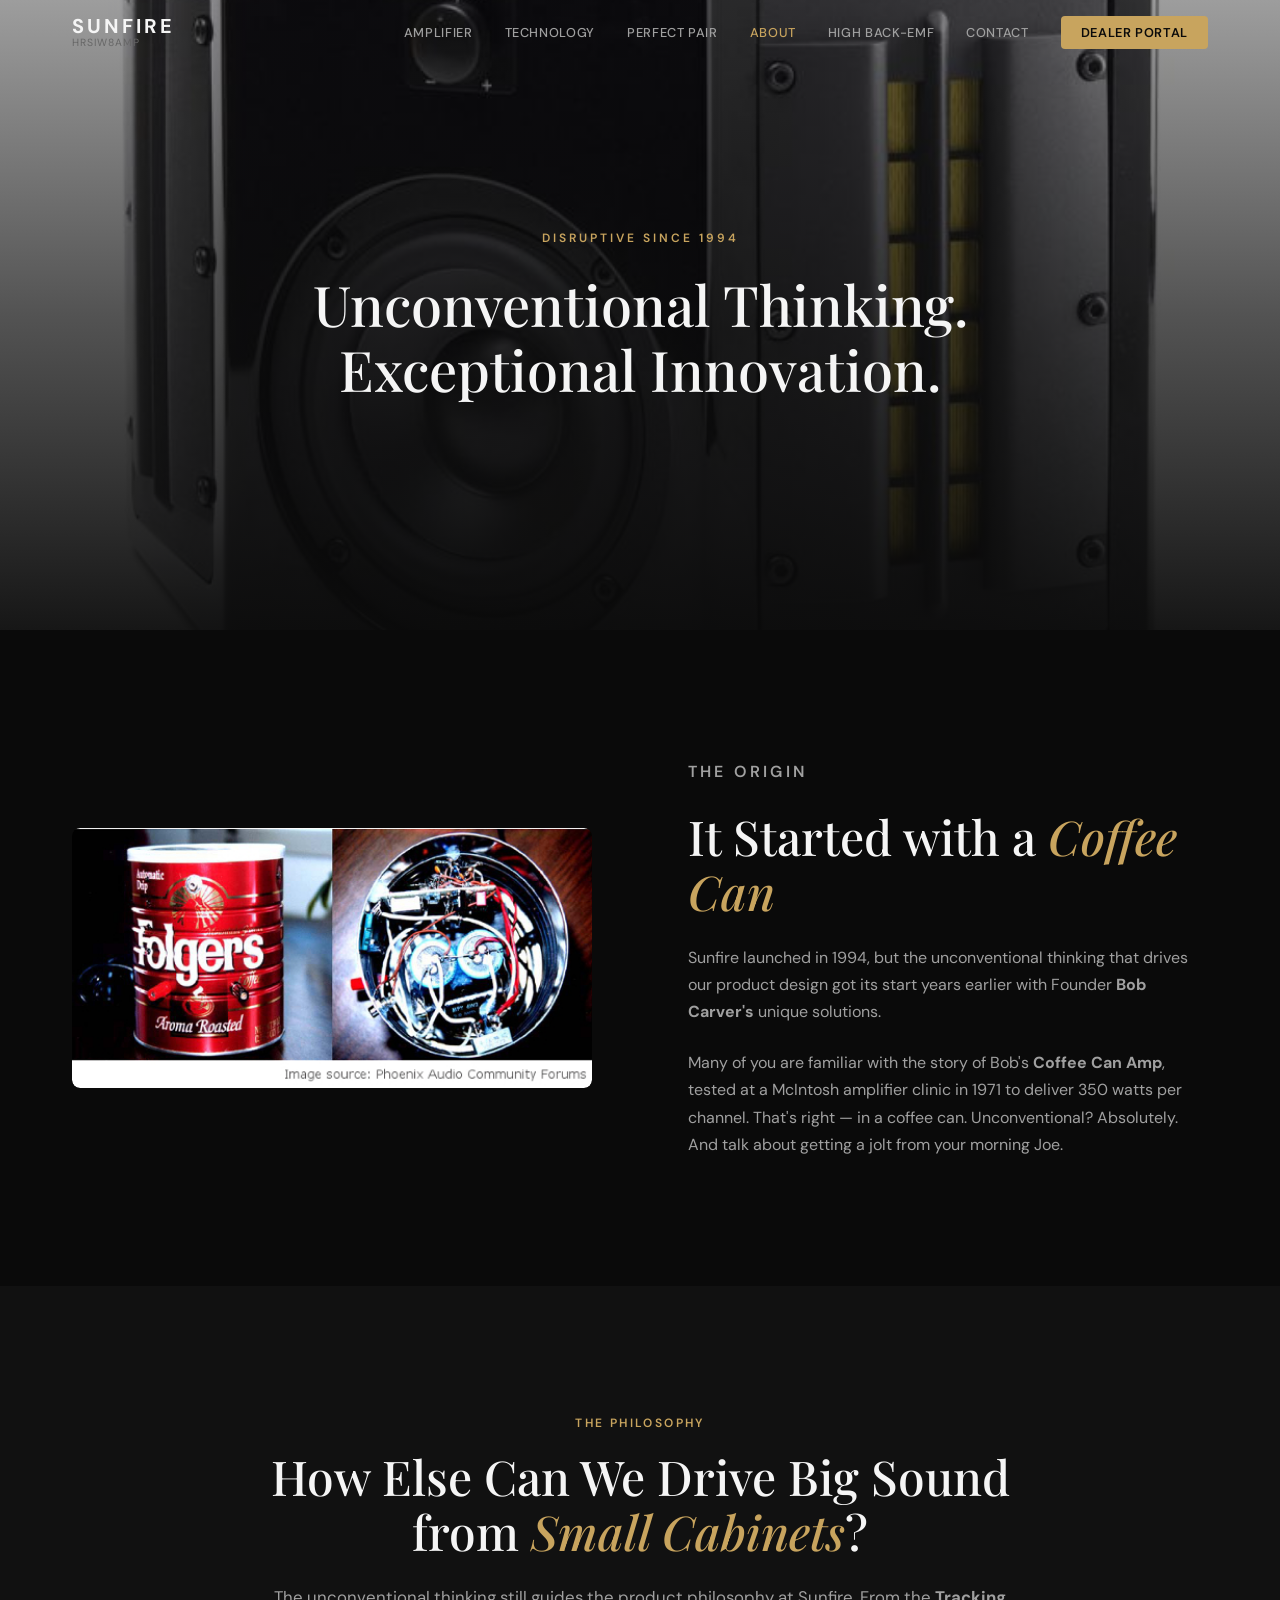
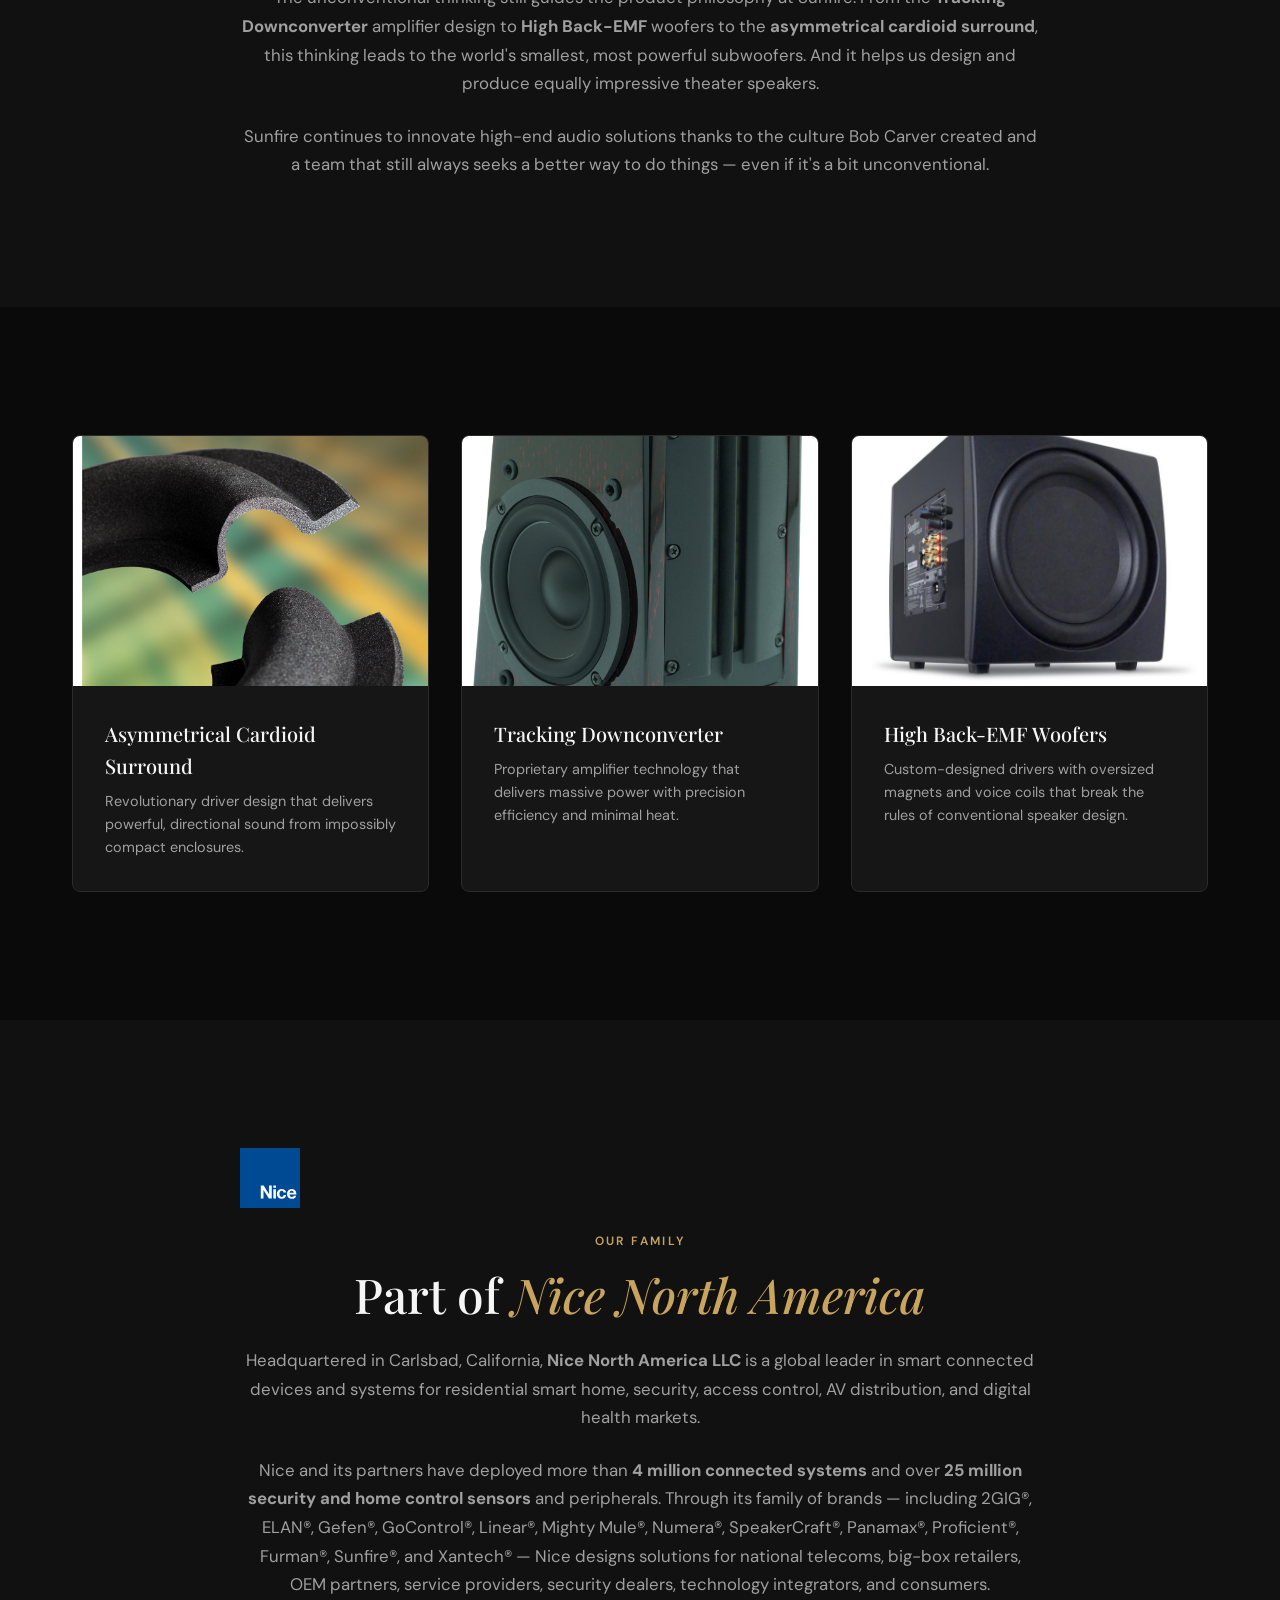
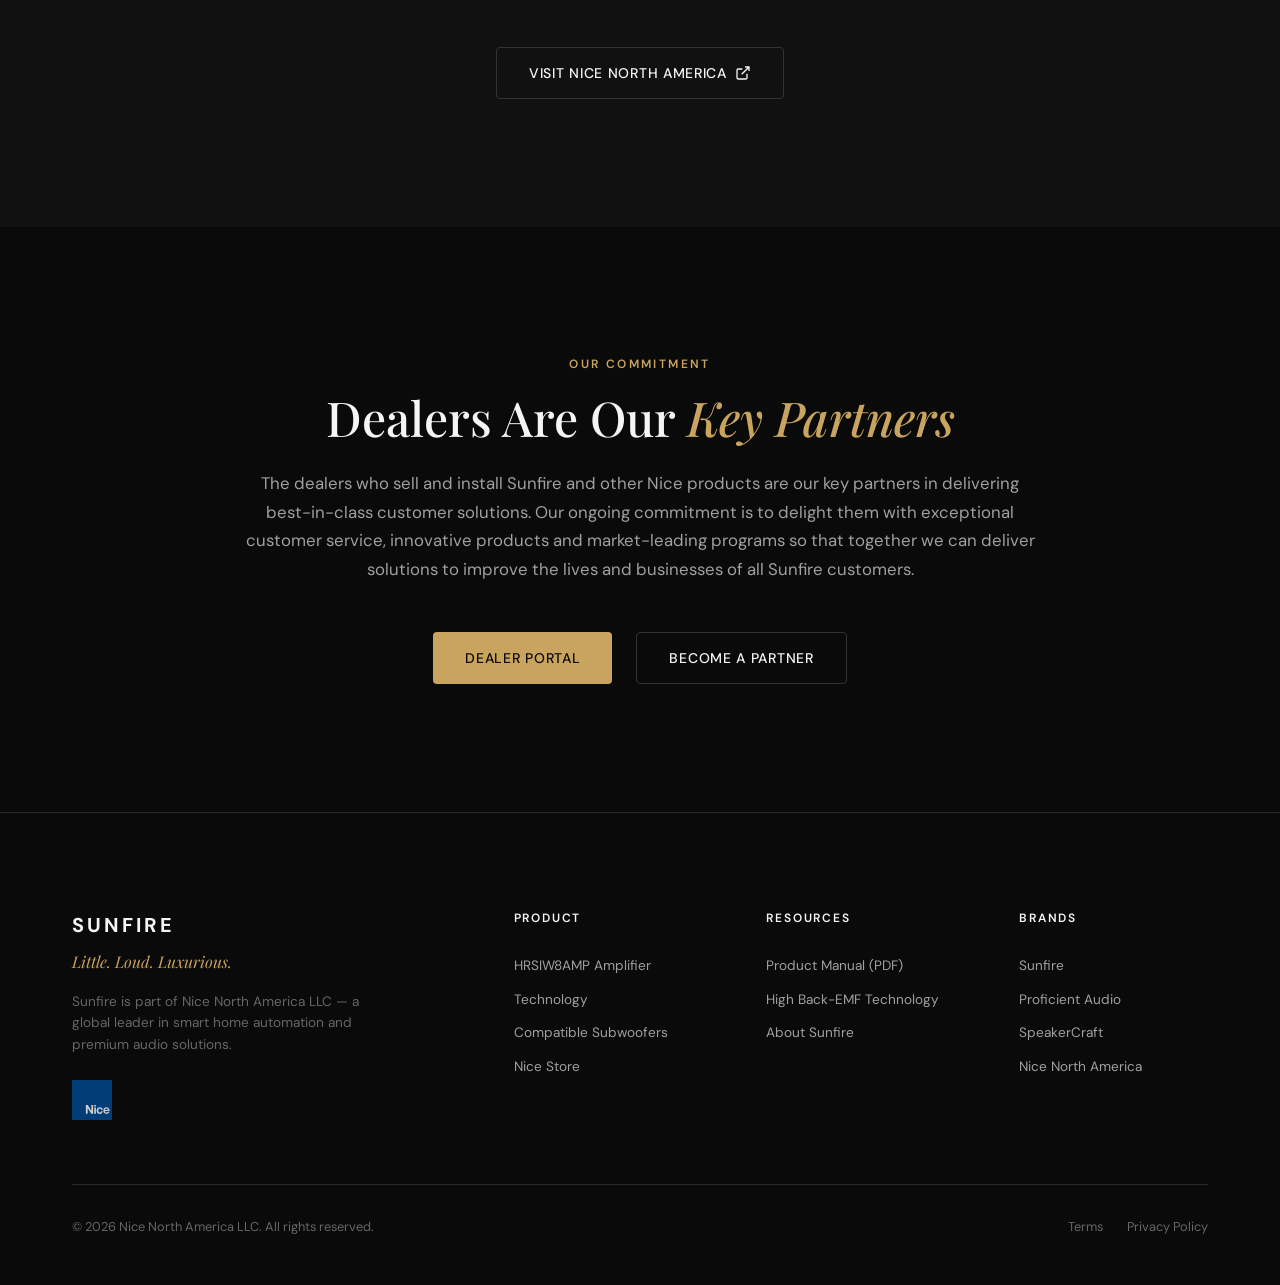
==== about.html @ b1533df3 "Add hero image, amplifier detail image, update manual link, Become a Partner link, move Nice logo ab" ====
<!DOCTYPE html>
<html lang="en">
<head>
    <meta charset="UTF-8">
    <meta name="viewport" content="width=device-width, initial-scale=1.0">
    <title>About Sunfire | Disruptive Since 1994</title>
    <meta name="description" content="Sunfire combines unconventional thinking with precision engineering to deliver exceptional audio performance. Disruptive since 1994.">
    
    <!-- Fonts -->
    <link rel="preconnect" href="https://fonts.googleapis.com">
    <link rel="preconnect" href="https://fonts.gstatic.com" crossorigin>
    <link href="https://fonts.googleapis.com/css2?family=DM+Sans:ital,opsz,wght@0,9..40,300;0,9..40,400;0,9..40,500;0,9..40,600;0,9..40,700;1,9..40,300&family=Playfair+Display:ital,wght@0,400;0,500;0,600;0,700;1,400;1,500&display=swap" rel="stylesheet">
    
    <!-- Styles -->
    <link rel="stylesheet" href="css/styles.css">
</head>
<body>
    <!-- Navigation -->
    <nav class="nav" id="nav">
        <div class="nav-container">
            <a href="index.html" class="nav-logo">
                <span class="nav-logo-text">SUNFIRE</span>
                <span class="nav-logo-sub">HRSIW8AMP</span>
            </a>
            <ul class="nav-links">
                <li><a href="index.html#amplifier">Amplifier</a></li>
                <li><a href="index.html#technology">Technology</a></li>
                <li><a href="index.html#pairing">Perfect Pair</a></li>
                <li><a href="about.html" class="active">About</a></li>
                <li><a href="high-back-emf.html">High Back-EMF</a></li>
                <li><a href="index.html#contact">Contact</a></li>
                <li><a href="https://store.niceforyou.com" target="_blank" rel="noopener" class="nav-cta">Dealer Portal</a></li>
            </ul>
            <button class="nav-toggle" id="navToggle" aria-label="Toggle navigation">
                <span></span>
                <span></span>
                <span></span>
            </button>
        </div>
    </nav>

    <!-- Mobile Menu -->
    <div class="mobile-menu" id="mobileMenu">
        <ul class="mobile-menu-links">
            <li><a href="index.html#amplifier" class="mobile-menu-link">Amplifier</a></li>
            <li><a href="index.html#technology" class="mobile-menu-link">Technology</a></li>
            <li><a href="index.html#pairing" class="mobile-menu-link">Perfect Pair</a></li>
            <li><a href="about.html" class="mobile-menu-link active">About</a></li>
            <li><a href="high-back-emf.html" class="mobile-menu-link">High Back-EMF</a></li>
            <li><a href="index.html#contact" class="mobile-menu-link">Contact</a></li>
            <li><a href="https://store.niceforyou.com" target="_blank" rel="noopener" class="mobile-menu-cta">Dealer Portal</a></li>
        </ul>
    </div>

    <!-- Hero Section -->
    <section class="about-hero">
        <div class="about-hero-bg">
            <img src="images/sunfire-crm2.jpg" alt="Sunfire CRM2 Subwoofer" loading="eager">
        </div>
        <div class="about-hero-overlay"></div>
        <div class="about-hero-content">
            <p class="about-hero-eyebrow fade-in">Disruptive Since 1994</p>
            <h1 class="about-hero-title fade-in">Unconventional Thinking.<br>Exceptional Innovation.</h1>
        </div>
    </section>

    <!-- Bob Carver Story -->
    <section class="about-story">
        <div class="container">
            <div class="about-story-grid">
                <div class="about-story-image fade-in">
                    <img src="images/bob-carver-coffee-can-amp.jpg" alt="Bob Carver Coffee Can Amplifier">
                </div>
                <div class="about-story-content fade-in">
                    <p class="section-eyebrow">The Origin</p>
                    <h2 class="section-title">It Started with a <em>Coffee Can</em></h2>
                    <p>
                        Sunfire launched in 1994, but the unconventional thinking that drives our product design 
                        got its start years earlier with Founder <strong>Bob Carver's</strong> unique solutions.
                    </p>
                    <p>
                        Many of you are familiar with the story of Bob's <strong>Coffee Can Amp</strong>, tested at a 
                        McIntosh amplifier clinic in 1971 to deliver 350 watts per channel. That's right — in a coffee can. 
                        Unconventional? Absolutely. And talk about getting a jolt from your morning Joe.
                    </p>
                </div>
            </div>
        </div>
    </section>

    <!-- Philosophy -->
    <section class="about-philosophy">
        <div class="container">
            <div class="about-philosophy-content fade-in">
                <p class="section-eyebrow">The Philosophy</p>
                <h2 class="section-title">How Else Can We Drive Big Sound<br>from <em>Small Cabinets</em>?</h2>
                <p class="about-philosophy-text">
                    The unconventional thinking still guides the product philosophy at Sunfire. From the 
                    <strong>Tracking Downconverter</strong> amplifier design to <strong>High Back-EMF</strong> woofers 
                    to the <strong>asymmetrical cardioid surround</strong>, this thinking leads to the world's smallest, 
                    most powerful subwoofers. And it helps us design and produce equally impressive theater speakers.
                </p>
                <p class="about-philosophy-text">
                    Sunfire continues to innovate high-end audio solutions thanks to the culture Bob Carver created 
                    and a team that still always seeks a better way to do things — even if it's a bit unconventional.
                </p>
            </div>
        </div>
    </section>

    <!-- Technology Showcase -->
    <section class="about-tech">
        <div class="container">
            <div class="about-tech-grid">
                <div class="about-tech-card fade-in">
                    <img src="images/atmos-cardioid-surround.jpg" alt="Sunfire Atmos Cardioid Surround Technology">
                    <div class="about-tech-card-content">
                        <h3>Asymmetrical Cardioid Surround</h3>
                        <p>Revolutionary driver design that delivers powerful, directional sound from impossibly compact enclosures.</p>
                    </div>
                </div>
                <div class="about-tech-card fade-in">
                    <img src="images/crm2-front-angle.jpg" alt="Sunfire CRM2 Subwoofer">
                    <div class="about-tech-card-content">
                        <h3>Tracking Downconverter</h3>
                        <p>Proprietary amplifier technology that delivers massive power with precision efficiency and minimal heat.</p>
                    </div>
                </div>
                <div class="about-tech-card fade-in">
                    <img src="images/sunfire-xtq12.jpg" alt="Sunfire XTEQ Subwoofer">
                    <div class="about-tech-card-content">
                        <h3>High Back-EMF Woofers</h3>
                        <p>Custom-designed drivers with oversized magnets and voice coils that break the rules of conventional speaker design.</p>
                    </div>
                </div>
            </div>
        </div>
    </section>

    <!-- Nice Parent Company -->
    <section class="about-nice">
        <div class="container">
            <div class="about-nice-content fade-in">
                <img src="images/nice-logo.svg" alt="Nice North America" class="about-nice-logo">
                <p class="section-eyebrow">Our Family</p>
                <h2 class="section-title">Part of <em>Nice North America</em></h2>
                <p class="about-nice-text">
                    Headquartered in Carlsbad, California, <strong>Nice North America LLC</strong> is a global leader 
                    in smart connected devices and systems for residential smart home, security, access control, 
                    AV distribution, and digital health markets.
                </p>
                <p class="about-nice-text">
                    Nice and its partners have deployed more than <strong>4 million connected systems</strong> and over 
                    <strong>25 million security and home control sensors</strong> and peripherals. Through its family 
                    of brands — including 2GIG®, ELAN®, Gefen®, GoControl®, Linear®, Mighty Mule®, Numera®, 
                    SpeakerCraft®, Panamax®, Proficient®, Furman®, Sunfire®, and Xantech® — Nice designs solutions 
                    for national telecoms, big-box retailers, OEM partners, service providers, security dealers, 
                    technology integrators, and consumers.
                </p>
                <a href="https://na.niceforyou.com" target="_blank" rel="noopener" class="btn btn-outline">
                    Visit Nice North America
                    <svg viewBox="0 0 24 24" fill="none" stroke="currentColor" stroke-width="2" width="16" height="16">
                        <path d="M18 13v6a2 2 0 01-2 2H5a2 2 0 01-2-2V8a2 2 0 012-2h6M15 3h6v6M10 14L21 3"/>
                    </svg>
                </a>
            </div>
        </div>
    </section>

    <!-- Dealer Commitment -->
    <section class="about-dealers">
        <div class="container">
            <div class="about-dealers-content fade-in">
                <p class="section-eyebrow">Our Commitment</p>
                <h2 class="section-title">Dealers Are Our <em>Key Partners</em></h2>
                <p class="about-dealers-text">
                    The dealers who sell and install Sunfire and other Nice products are our key partners in delivering 
                    best-in-class customer solutions. Our ongoing commitment is to delight them with exceptional 
                    customer service, innovative products and market-leading programs so that together we can deliver 
                    solutions to improve the lives and businesses of all Sunfire customers.
                </p>
                <div class="about-dealers-actions">
                    <a href="https://store.niceforyou.com" target="_blank" rel="noopener" class="btn btn-primary">Dealer Portal</a>
                    <a href="https://www.niceforyou.com/na/for-partners" target="_blank" rel="noopener" class="btn btn-outline">Become a Partner</a>
                </div>
            </div>
        </div>
    </section>

    <!-- Footer -->
    <footer class="footer">
        <div class="container">
            <div class="footer-grid">
                <div class="footer-brand">
                    <span class="footer-logo">SUNFIRE</span>
                    <p class="footer-tagline">Little. Loud. Luxurious.</p>
                    <p class="footer-brand-desc">
                        Sunfire is part of Nice North America LLC — a global leader in smart home automation 
                        and premium audio solutions.
                    </p>
                    <img src="images/nice-logo.svg" alt="Nice North America" class="footer-nice-logo">
                </div>
                <div class="footer-links">
                    <h4>Product</h4>
                    <ul>
                        <li><a href="index.html#amplifier">HRSIW8AMP Amplifier</a></li>
                        <li><a href="index.html#technology">Technology</a></li>
                        <li><a href="index.html#pairing">Compatible Subwoofers</a></li>
                        <li><a href="https://store.niceforyou.com" target="_blank" rel="noopener">Nice Store</a></li>
                    </ul>
                </div>
                <div class="footer-links">
                    <h4>Resources</h4>
                    <ul>
                        <li><a href="https://s3.niceforyou.support/products/HRSIW8AMP/pdf_HRSIW8AMP_manual.pdf" target="_blank" rel="noopener">Product Manual (PDF)</a></li>
                        <li><a href="/high-back-emf.html">High Back-EMF Technology</a></li>
                        <li><a href="about.html">About Sunfire</a></li>
                    </ul>
                </div>
                <div class="footer-links">
                    <h4>Brands</h4>
                    <ul>
                        <li><a href="https://sunfire.com" target="_blank" rel="noopener">Sunfire</a></li>
                        <li><a href="https://proficientaudio.com" target="_blank" rel="noopener">Proficient Audio</a></li>
                        <li><a href="https://speakercraft.com" target="_blank" rel="noopener">SpeakerCraft</a></li>
                        <li><a href="https://na.niceforyou.com" target="_blank" rel="noopener">Nice North America</a></li>
                    </ul>
                </div>
            </div>
            <div class="footer-bottom">
                <p>&copy; 2026 Nice North America LLC. All rights reserved.</p>
                <div class="footer-legal">
                    <a href="https://na.niceforyou.com/legal/terms-and-conditions-of-purchase/" target="_blank" rel="noopener">Terms</a>
                    <a href="https://na.niceforyou.com/legal/privacy-policy/" target="_blank" rel="noopener">Privacy Policy</a>
                </div>
            </div>
        </div>
    </footer>

    <!-- Scripts -->
    <script src="js/main.js"></script>
</body>
</html>
---- css/styles.css ----
/* ========================================
   SUNFIRE HRSIW8AMP - STYLES
   Design: Clean, technical, premium minimalism (Bose-inspired)
   ======================================== */

/* --- CSS Variables --- */
:root {
    /* Colors */
    --color-bg: #0a0a0a;
    --color-bg-elevated: #111111;
    --color-bg-card: #161616;
    --color-bg-card-hover: #1a1a1a;
    --color-surface: #1a1a1a;
    --color-border: #2a2a2a;
    --color-border-light: #333333;
    
    /* Text */
    --color-text: #f5f5f5;
    --color-text-secondary: #a0a0a0;
    --color-text-muted: #666666;
    
    /* Accent - warm amber/gold */
    --color-accent: #c8a45e;
    --color-accent-hover: #d4b36a;
    --color-accent-subtle: rgba(200, 164, 94, 0.1);
    --color-accent-border: rgba(200, 164, 94, 0.2);
    
    /* Typography */
    --font-display: 'Playfair Display', Georgia, serif;
    --font-body: 'DM Sans', -apple-system, sans-serif;
    
    /* Spacing */
    --space-xs: 0.5rem;
    --space-sm: 1rem;
    --space-md: 1.5rem;
    --space-lg: 2rem;
    --space-xl: 3rem;
    --space-2xl: 4rem;
    --space-3xl: 6rem;
    --space-4xl: 8rem;
    
    /* Layout */
    --container-max: 1200px;
    --container-narrow: 800px;
    
    /* Transitions */
    --transition-fast: 0.2s ease;
    --transition-base: 0.3s ease;
    --transition-slow: 0.5s ease;
    
    /* Border radius */
    --radius-sm: 4px;
    --radius-md: 8px;
    --radius-lg: 12px;
}

/* --- Reset & Base --- */
*, *::before, *::after {
    margin: 0;
    padding: 0;
    box-sizing: border-box;
}

html {
    scroll-behavior: smooth;
    font-size: 16px;
}

body {
    font-family: var(--font-body);
    background-color: var(--color-bg);
    color: var(--color-text);
    line-height: 1.6;
    -webkit-font-smoothing: antialiased;
    -moz-osx-font-smoothing: grayscale;
    overflow-x: hidden;
}

img {
    max-width: 100%;
    height: auto;
    display: block;
}

a {
    color: inherit;
    text-decoration: none;
}

ul {
    list-style: none;
}

/* --- Container --- */
.container {
    max-width: var(--container-max);
    margin: 0 auto;
    padding: 0 var(--space-lg);
}

/* --- Typography --- */
.section-eyebrow {
    font-family: var(--font-body);
    font-size: 0.75rem;
    font-weight: 600;
    letter-spacing: 0.2em;
    text-transform: uppercase;
    color: var(--color-accent);
    margin-bottom: var(--space-sm);
}

.section-title {
    font-family: var(--font-display);
    font-size: clamp(2rem, 4vw, 3rem);
    font-weight: 500;
    line-height: 1.15;
    margin-bottom: var(--space-md);
    color: var(--color-text);
}

.section-title em {
    font-style: italic;
    color: var(--color-accent);
}

.section-subtitle {
    font-size: 1.1rem;
    color: var(--color-text-secondary);
    max-width: 600px;
    line-height: 1.7;
}

/* --- Buttons --- */
.btn {
    display: inline-flex;
    align-items: center;
    justify-content: center;
    padding: 0.875rem 2rem;
    font-family: var(--font-body);
    font-size: 0.875rem;
    font-weight: 500;
    letter-spacing: 0.05em;
    text-transform: uppercase;
    border-radius: var(--radius-sm);
    transition: all var(--transition-base);
    cursor: pointer;
    border: none;
}

.btn-primary {
    background-color: var(--color-accent);
    color: var(--color-bg);
}

.btn-primary:hover {
    background-color: var(--color-accent-hover);
    transform: translateY(-2px);
}

.btn-outline {
    background-color: transparent;
    color: var(--color-text);
    border: 1px solid var(--color-border-light);
}

.btn-outline:hover {
    border-color: var(--color-accent);
    color: var(--color-accent);
}

/* --- Navigation --- */
.nav {
    position: fixed;
    top: 0;
    left: 0;
    right: 0;
    z-index: 1000;
    padding: var(--space-sm) 0;
    transition: all var(--transition-base);
    background: transparent;
}

.nav.scrolled {
    background: rgba(10, 10, 10, 0.95);
    backdrop-filter: blur(10px);
    border-bottom: 1px solid var(--color-border);
}

.nav-container {
    max-width: var(--container-max);
    margin: 0 auto;
    padding: 0 var(--space-lg);
    display: flex;
    align-items: center;
    justify-content: space-between;
}

.nav-logo {
    display: flex;
    flex-direction: column;
    line-height: 1;
}

.nav-logo-text {
    font-family: var(--font-body);
    font-size: 1.25rem;
    font-weight: 700;
    letter-spacing: 0.15em;
    color: var(--color-text);
}

.nav-logo-sub {
    font-size: 0.65rem;
    font-weight: 400;
    letter-spacing: 0.1em;
    color: var(--color-text-muted);
    margin-top: 2px;
}

.nav-links {
    display: flex;
    align-items: center;
    gap: var(--space-lg);
}

.nav-links a {
    font-size: 0.8rem;
    font-weight: 500;
    letter-spacing: 0.05em;
    text-transform: uppercase;
    color: var(--color-text-secondary);
    transition: color var(--transition-fast);
}

.nav-links a:hover {
    color: var(--color-text);
}

.nav-links a.active {
    color: var(--color-accent);
}

.mobile-menu-link.active {
    color: var(--color-accent);
}

.nav-cta {
    padding: 0.5rem 1.25rem;
    background-color: var(--color-accent);
    color: var(--color-bg) !important;
    border-radius: var(--radius-sm);
    font-weight: 600 !important;
}

.nav-cta:hover {
    background-color: var(--color-accent-hover);
}

/* Mobile Nav Toggle */
.nav-toggle {
    display: none;
    flex-direction: column;
    gap: 5px;
    background: none;
    border: none;
    cursor: pointer;
    padding: 5px;
}

.nav-toggle span {
    display: block;
    width: 24px;
    height: 2px;
    background-color: var(--color-text);
    transition: all var(--transition-base);
}

.nav-toggle.active span:nth-child(1) {
    transform: rotate(45deg) translate(5px, 5px);
}

.nav-toggle.active span:nth-child(2) {
    opacity: 0;
}

.nav-toggle.active span:nth-child(3) {
    transform: rotate(-45deg) translate(5px, -5px);
}

/* Mobile Menu */
.mobile-menu {
    display: none;
    position: fixed;
    top: 0;
    left: 0;
    right: 0;
    bottom: 0;
    background: rgba(10, 10, 10, 0.98);
    z-index: 999;
    padding-top: 80px;
}

.mobile-menu.active {
    display: flex;
    align-items: center;
    justify-content: center;
}

.mobile-menu-links {
    text-align: center;
}

.mobile-menu-links li {
    margin-bottom: var(--space-lg);
}

.mobile-menu-link {
    font-family: var(--font-display);
    font-size: 1.75rem;
    color: var(--color-text);
}

.mobile-menu-cta {
    display: inline-block;
    padding: 0.75rem 2rem;
    background-color: var(--color-accent);
    color: var(--color-bg);
    border-radius: var(--radius-sm);
    font-weight: 600;
    margin-top: var(--space-md);
}

/* --- Hero Section --- */
.hero {
    position: relative;
    min-height: 100vh;
    display: flex;
    align-items: center;
    justify-content: center;
    overflow: hidden;
}

.hero-bg {
    position: absolute;
    inset: 0;
    z-index: 0;
}

.hero-bg-image {
    width: 100%;
    height: 100%;
    object-fit: cover;
    object-position: center;
}

.hero-placeholder-image {
    width: 100%;
    height: 100%;
    background: linear-gradient(135deg, #1a1a1a 0%, #0a0a0a 50%, #111 100%);
    display: flex;
    flex-direction: column;
    align-items: center;
    justify-content: center;
    color: var(--color-text-muted);
    font-size: 1rem;
    border: 1px dashed var(--color-border);
}

.hero-placeholder-dims {
    font-size: 0.75rem;
    margin-top: 0.5rem;
    color: var(--color-text-muted);
}

.hero-overlay {
    position: absolute;
    inset: 0;
    background: linear-gradient(
        to bottom,
        rgba(10, 10, 10, 0.3) 0%,
        rgba(10, 10, 10, 0.6) 50%,
        rgba(10, 10, 10, 0.95) 100%
    );
    z-index: 1;
}

.hero-content {
    position: relative;
    z-index: 2;
    text-align: center;
    max-width: 800px;
    padding: 0 var(--space-lg);
}

.hero-eyebrow {
    font-size: 0.75rem;
    font-weight: 600;
    letter-spacing: 0.25em;
    text-transform: uppercase;
    color: var(--color-accent);
    margin-bottom: var(--space-md);
}

.hero-title {
    font-family: var(--font-display);
    font-size: clamp(2.5rem, 6vw, 4.5rem);
    font-weight: 500;
    line-height: 1.1;
    margin-bottom: var(--space-lg);
}

.hero-title-line {
    display: block;
}

.hero-title-accent {
    color: var(--color-accent);
    font-style: italic;
}

.hero-subtitle {
    font-size: 1.1rem;
    color: var(--color-text-secondary);
    max-width: 550px;
    margin: 0 auto var(--space-xl);
    line-height: 1.7;
}

.hero-actions {
    display: flex;
    gap: var(--space-md);
    justify-content: center;
    flex-wrap: wrap;
}

.hero-scroll {
    position: absolute;
    bottom: var(--space-xl);
    left: 50%;
    transform: translateX(-50%);
    z-index: 2;
    display: flex;
    flex-direction: column;
    align-items: center;
    gap: var(--space-sm);
    color: var(--color-text-muted);
    font-size: 0.7rem;
    letter-spacing: 0.15em;
    text-transform: uppercase;
}

.hero-scroll-line {
    width: 1px;
    height: 40px;
    background: linear-gradient(to bottom, var(--color-accent), transparent);
    animation: scrollPulse 2s ease-in-out infinite;
}

@keyframes scrollPulse {
    0%, 100% { opacity: 0.3; transform: scaleY(0.5); }
    50% { opacity: 1; transform: scaleY(1); }
}

/* --- Stats Bar --- */
.stats-bar {
    background-color: var(--color-bg-elevated);
    border-top: 1px solid var(--color-border);
    border-bottom: 1px solid var(--color-border);
    padding: var(--space-xl) 0;
}

.stats-container {
    max-width: var(--container-max);
    margin: 0 auto;
    padding: 0 var(--space-lg);
    display: flex;
    align-items: center;
    justify-content: center;
    gap: var(--space-xl);
    flex-wrap: wrap;
}

.stat-item {
    text-align: center;
}

.stat-value {
    display: block;
    font-family: var(--font-display);
    font-size: 2rem;
    font-weight: 500;
    color: var(--color-accent);
    margin-bottom: 0.25rem;
}

.stat-label {
    font-size: 0.75rem;
    font-weight: 500;
    letter-spacing: 0.1em;
    text-transform: uppercase;
    color: var(--color-text-muted);
}

.stat-divider {
    width: 1px;
    height: 40px;
    background-color: var(--color-border);
}

/* --- Amplifier Section --- */
.amplifier {
    padding: var(--space-4xl) 0;
}

.amplifier-header {
    text-align: center;
    margin-bottom: var(--space-3xl);
}

.amplifier-header .section-subtitle {
    margin: 0 auto;
}

.amplifier-grid {
    display: grid;
    grid-template-columns: 1fr 1fr;
    gap: var(--space-3xl);
    align-items: start;
    margin-bottom: var(--space-3xl);
}

.amplifier-image {
    position: sticky;
    top: 100px;
}

.amplifier-detail-image {
    width: 100%;
    height: auto;
    display: block;
    border-radius: var(--radius-md);
}

.amplifier-placeholder-image {
    width: 100%;
    aspect-ratio: 4 / 3;
    background: var(--color-bg-card);
    border: 1px dashed var(--color-border);
    display: flex;
    flex-direction: column;
    align-items: center;
    justify-content: center;
    color: var(--color-text-muted);
    border-radius: var(--radius-md);
}

.amplifier-placeholder-dims {
    font-size: 0.75rem;
    margin-top: 0.5rem;
}

.amplifier-features {
    display: flex;
    flex-direction: column;
    gap: var(--space-lg);
}

.feature-card {
    padding: var(--space-lg);
    background: var(--color-bg-card);
    border: 1px solid var(--color-border);
    border-radius: var(--radius-md);
    transition: all var(--transition-base);
}

.feature-card:hover {
    background: var(--color-bg-card-hover);
    border-color: var(--color-accent-border);
}

.feature-icon {
    width: 40px;
    height: 40px;
    color: var(--color-accent);
    margin-bottom: var(--space-sm);
}

.feature-icon svg {
    width: 100%;
    height: 100%;
}

.feature-card h3 {
    font-family: var(--font-display);
    font-size: 1.25rem;
    font-weight: 500;
    margin-bottom: var(--space-xs);
}

.feature-card p {
    font-size: 0.95rem;
    color: var(--color-text-secondary);
    line-height: 1.6;
}

/* Specs Section */
.specs-section {
    background: var(--color-bg-elevated);
    border: 1px solid var(--color-border);
    border-radius: var(--radius-md);
    padding: var(--space-2xl);
}

.specs-title {
    font-family: var(--font-display);
    font-size: 1.5rem;
    font-weight: 500;
    margin-bottom: var(--space-xl);
    text-align: center;
}

.specs-grid {
    display: grid;
    gap: 0;
}

.spec-row {
    display: grid;
    grid-template-columns: 1fr 1fr;
    padding: var(--space-md) 0;
    border-bottom: 1px solid var(--color-border);
}

.spec-row:last-child {
    border-bottom: none;
}

.specs-actions {
    display: flex;
    justify-content: center;
    padding-top: var(--space-xl);
}

.btn-download {
    display: inline-flex;
    align-items: center;
    gap: var(--space-xs);
}

.btn-download svg {
    flex-shrink: 0;
}

.spec-label {
    font-size: 0.85rem;
    font-weight: 500;
    color: var(--color-text-secondary);
    text-transform: uppercase;
    letter-spacing: 0.05em;
}

.spec-value {
    font-size: 0.95rem;
    color: var(--color-text);
    text-align: right;
}

/* --- Technology Section --- */
.technology {
    padding: var(--space-4xl) 0;
    background: var(--color-bg-elevated);
}

.technology .section-eyebrow,
.technology .section-title {
    text-align: center;
    margin-bottom: var(--space-3xl);
}

.tech-cards {
    display: flex;
    flex-direction: column;
    gap: var(--space-3xl);
}

.tech-card {
    display: grid;
    grid-template-columns: 1fr 1fr;
    gap: var(--space-2xl);
    align-items: center;
}

.tech-card-reverse {
    direction: rtl;
}

.tech-card-reverse > * {
    direction: ltr;
}

.tech-card-image {
    border-radius: var(--radius-md);
    overflow: hidden;
}

.tech-card-image img {
    width: 100%;
    height: auto;
    display: block;
    border-radius: var(--radius-md);
}

.tech-placeholder-image {
    width: 100%;
    aspect-ratio: 3 / 2;
    background: var(--color-bg-card);
    border: 1px dashed var(--color-border);
    display: flex;
    flex-direction: column;
    align-items: center;
    justify-content: center;
    color: var(--color-text-muted);
    border-radius: var(--radius-md);
}

.tech-placeholder-dims {
    font-size: 0.75rem;
    margin-top: 0.5rem;
}

.tech-card-content {
    padding: var(--space-lg) 0;
}

.tech-card-number {
    display: block;
    font-family: var(--font-display);
    font-size: 3rem;
    font-weight: 700;
    color: var(--color-accent-subtle);
    margin-bottom: var(--space-sm);
    line-height: 1;
}

.tech-card-content h3 {
    font-family: var(--font-display);
    font-size: 1.75rem;
    font-weight: 500;
    margin-bottom: var(--space-md);
}

.tech-card-content p {
    font-size: 1rem;
    color: var(--color-text-secondary);
    line-height: 1.7;
    margin-bottom: var(--space-sm);
}

.tech-card-detail {
    font-style: italic;
    color: var(--color-accent) !important;
    font-size: 0.95rem !important;
}

.tech-card-link {
    display: inline-flex;
    align-items: center;
    gap: var(--space-xs);
    margin-top: var(--space-md);
    font-size: 0.85rem;
    font-weight: 500;
    color: var(--color-accent);
    transition: gap var(--transition-fast);
}

.tech-card-link:hover {
    gap: var(--space-sm);
}

.tech-card-link svg {
    width: 16px;
    height: 16px;
}

/* --- Pairing Section --- */
.pairing {
    padding: var(--space-4xl) 0;
}

.pairing-header {
    text-align: center;
    margin-bottom: var(--space-3xl);
}

.pairing-header .section-subtitle {
    margin: 0 auto;
}

.pairing-cards {
    display: grid;
    grid-template-columns: 1fr 1fr;
    gap: var(--space-xl);
    margin-bottom: var(--space-2xl);
}

.pairing-card {
    background: var(--color-bg-card);
    border: 1px solid var(--color-border);
    border-radius: var(--radius-md);
    overflow: hidden;
    transition: all var(--transition-base);
}

.pairing-card:hover {
    border-color: var(--color-accent-border);
    transform: translateY(-4px);
}

.pairing-card-image {
    aspect-ratio: 5 / 4;
    overflow: hidden;
}

.pairing-placeholder-image {
    width: 100%;
    height: 100%;
    background: var(--color-bg-elevated);
    border-bottom: 1px dashed var(--color-border);
    display: flex;
    flex-direction: column;
    align-items: center;
    justify-content: center;
    color: var(--color-text-muted);
}

.pairing-placeholder-dims {
    font-size: 0.75rem;
    margin-top: 0.5rem;
}

.pairing-card-content {
    padding: var(--space-lg);
}

.pairing-card-brand {
    display: block;
    font-size: 0.7rem;
    font-weight: 600;
    letter-spacing: 0.15em;
    text-transform: uppercase;
    color: var(--color-accent);
    margin-bottom: var(--space-xs);
}

.pairing-card-content h3 {
    font-family: var(--font-display);
    font-size: 1.5rem;
    font-weight: 500;
    margin-bottom: var(--space-sm);
}

.pairing-card-desc {
    font-size: 0.95rem;
    color: var(--color-text-secondary);
    line-height: 1.6;
    margin-bottom: var(--space-md);
}

.pairing-card-specs {
    margin-bottom: var(--space-md);
}

.pairing-card-specs li {
    font-size: 0.85rem;
    color: var(--color-text-secondary);
    padding: 0.35rem 0;
    padding-left: 1rem;
    position: relative;
}

.pairing-card-specs li::before {
    content: '';
    position: absolute;
    left: 0;
    top: 50%;
    transform: translateY(-50%);
    width: 4px;
    height: 4px;
    background: var(--color-accent);
    border-radius: 50%;
}

.pairing-card-link {
    display: inline-flex;
    align-items: center;
    gap: var(--space-xs);
    font-size: 0.85rem;
    font-weight: 500;
    color: var(--color-accent);
    transition: gap var(--transition-fast);
}

.pairing-card-link:hover {
    gap: var(--space-sm);
}

.pairing-card-link svg {
    width: 14px;
    height: 14px;
}

.pairing-note {
    text-align: center;
    padding: var(--space-lg);
    background: var(--color-accent-subtle);
    border: 1px solid var(--color-accent-border);
    border-radius: var(--radius-md);
}

.pairing-note p {
    font-size: 0.95rem;
    color: var(--color-text-secondary);
}

.pairing-note strong {
    color: var(--color-text);
}

/* --- Contact Section --- */
.contact {
    padding: var(--space-4xl) 0;
    background: var(--color-bg-elevated);
}

.contact-grid {
    display: grid;
    grid-template-columns: 1fr 1fr;
    gap: var(--space-3xl);
    align-items: start;
}

.contact-subtitle {
    font-size: 1.05rem;
    color: var(--color-text-secondary);
    line-height: 1.7;
    margin-bottom: var(--space-xl);
}

.contact-details {
    display: flex;
    flex-direction: column;
    gap: var(--space-md);
}

.contact-detail-item {
    display: flex;
    align-items: center;
    gap: var(--space-sm);
    color: var(--color-text-secondary);
    font-size: 0.9rem;
}

.contact-detail-item svg {
    width: 20px;
    height: 20px;
    color: var(--color-accent);
    flex-shrink: 0;
}

.contact-form-wrapper {
    background: var(--color-bg-card);
    border: 1px solid var(--color-border);
    border-radius: var(--radius-md);
    padding: var(--space-2xl);
}

.form-placeholder {
    text-align: center;
    padding: var(--space-3xl) var(--space-lg);
    border: 2px dashed var(--color-border);
    border-radius: var(--radius-md);
}

.form-placeholder-icon {
    width: 48px;
    height: 48px;
    margin: 0 auto var(--space-md);
    color: var(--color-text-muted);
}

.form-placeholder-icon svg {
    width: 100%;
    height: 100%;
}

.form-placeholder h3 {
    font-family: var(--font-display);
    font-size: 1.25rem;
    font-weight: 500;
    margin-bottom: var(--space-xs);
}

.form-placeholder p {
    font-size: 0.9rem;
    color: var(--color-text-muted);
    margin-bottom: var(--space-sm);
}

.form-placeholder-note {
    font-size: 0.75rem !important;
    color: var(--color-text-muted) !important;
}

/* --- Footer --- */
.footer {
    padding: var(--space-3xl) 0 var(--space-xl);
    border-top: 1px solid var(--color-border);
}

.footer-grid {
    display: grid;
    grid-template-columns: 2fr 1fr 1fr 1fr;
    gap: var(--space-2xl);
    margin-bottom: var(--space-2xl);
}

.footer-logo {
    font-family: var(--font-body);
    font-size: 1.25rem;
    font-weight: 700;
    letter-spacing: 0.15em;
    color: var(--color-text);
}

.footer-tagline {
    font-family: var(--font-display);
    font-size: 1rem;
    font-style: italic;
    color: var(--color-accent);
    margin-top: var(--space-xs);
    margin-bottom: var(--space-sm);
}

.footer-brand-desc {
    font-size: 0.85rem;
    color: var(--color-text-muted);
    line-height: 1.6;
    max-width: 300px;
}

.footer-nice-logo {
    margin-top: var(--space-md);
    width: 40px;
    height: 40px;
    opacity: 0.8;
    transition: opacity var(--transition-fast);
}

.footer-nice-logo:hover {
    opacity: 1;
}

.footer-links h4 {
    font-size: 0.75rem;
    font-weight: 600;
    letter-spacing: 0.15em;
    text-transform: uppercase;
    color: var(--color-text);
    margin-bottom: var(--space-md);
}

.footer-links ul {
    display: flex;
    flex-direction: column;
    gap: var(--space-xs);
}

.footer-links a {
    font-size: 0.85rem;
    color: var(--color-text-secondary);
    transition: color var(--transition-fast);
}

.footer-links a:hover {
    color: var(--color-accent);
}

.footer-bottom {
    display: flex;
    justify-content: space-between;
    align-items: center;
    padding-top: var(--space-lg);
    border-top: 1px solid var(--color-border);
}

.footer-bottom p {
    font-size: 0.8rem;
    color: var(--color-text-muted);
}

.footer-legal {
    display: flex;
    gap: var(--space-md);
}

.footer-legal a {
    font-size: 0.8rem;
    color: var(--color-text-muted);
    transition: color var(--transition-fast);
}

.footer-legal a:hover {
    color: var(--color-text);
}

/* --- Fade In Animation --- */
.fade-in {
    opacity: 0;
    transform: translateY(20px);
    transition: opacity 0.6s ease, transform 0.6s ease;
}

.fade-in.visible {
    opacity: 1;
    transform: translateY(0);
}

/* --- Responsive --- */
@media (max-width: 1024px) {
    .amplifier-grid {
        grid-template-columns: 1fr;
        gap: var(--space-xl);
    }
    
    .amplifier-image {
        position: static;
    }
    
    .tech-card {
        grid-template-columns: 1fr;
    }
    
    .tech-card-reverse {
        direction: ltr;
    }
    
    .footer-grid {
        grid-template-columns: 1fr 1fr;
        gap: var(--space-xl);
    }
}

@media (max-width: 768px) {
    :root {
        --space-3xl: 4rem;
        --space-4xl: 5rem;
    }
    
    .nav-links {
        display: none;
    }
    
    .nav-toggle {
        display: flex;
    }
    
    .hero-title {
        font-size: clamp(2rem, 8vw, 3rem);
    }
    
    .stats-container {
        gap: var(--space-md);
    }
    
    .stat-divider {
        display: none;
    }
    
    .stat-value {
        font-size: 1.5rem;
    }
    
    .pairing-cards {
        grid-template-columns: 1fr;
    }
    
    .contact-grid {
        grid-template-columns: 1fr;
        gap: var(--space-xl);
    }
    
    .specs-section {
        padding: var(--space-lg);
    }
    
    .spec-row {
        grid-template-columns: 1fr;
        gap: 0.25rem;
    }
    
    .spec-value {
        text-align: left;
    }
    
    .footer-grid {
        grid-template-columns: 1fr;
        gap: var(--space-lg);
    }
    
    .footer-bottom {
        flex-direction: column;
        gap: var(--space-sm);
        text-align: center;
    }
}

/* ========================================
   ABOUT PAGE STYLES
   ======================================== */

/* About Hero */
.about-hero {
    position: relative;
    min-height: 70vh;
    display: flex;
    align-items: center;
    justify-content: center;
    overflow: hidden;
}

.about-hero-bg {
    position: absolute;
    inset: 0;
    z-index: 0;
}

.about-hero-bg img {
    width: 100%;
    height: 100%;
    object-fit: cover;
    object-position: center;
}

.about-hero-overlay {
    position: absolute;
    inset: 0;
    background: linear-gradient(
        to bottom,
        rgba(10, 10, 10, 0.4) 0%,
        rgba(10, 10, 10, 0.7) 50%,
        rgba(10, 10, 10, 0.95) 100%
    );
    z-index: 1;
}

.about-hero-content {
    position: relative;
    z-index: 2;
    text-align: center;
    max-width: 800px;
    padding: 0 var(--space-lg);
}

.about-hero-eyebrow {
    font-size: 0.75rem;
    font-weight: 600;
    letter-spacing: 0.25em;
    text-transform: uppercase;
    color: var(--color-accent);
    margin-bottom: var(--space-md);
}

.about-hero-title {
    font-family: var(--font-display);
    font-size: clamp(2rem, 5vw, 3.5rem);
    font-weight: 500;
    line-height: 1.15;
    color: var(--color-text);
}

.about-hero-title em {
    font-style: italic;
    color: var(--color-accent);
}

/* About Story */
.about-story {
    padding: var(--space-4xl) 0;
}

.about-story-grid {
    display: grid;
    grid-template-columns: 1fr 1fr;
    gap: var(--space-3xl);
    align-items: center;
}

.about-story-image {
    border-radius: var(--radius-md);
    overflow: hidden;
}

.about-story-image img {
    width: 100%;
    height: auto;
    display: block;
    border-radius: var(--radius-md);
}

.about-story-content .section-subtitle {
    max-width: none;
}

.about-story-content p {
    font-size: 1rem;
    color: var(--color-text-secondary);
    line-height: 1.7;
    margin-bottom: var(--space-md);
}

.about-story-content p:last-child {
    margin-bottom: 0;
}

/* About Philosophy */
.about-philosophy {
    padding: var(--space-4xl) 0;
    background: var(--color-bg-elevated);
}

.about-philosophy-content {
    text-align: center;
    max-width: var(--container-narrow);
    margin: 0 auto;
}

.about-philosophy-text {
    font-size: 1.05rem;
    color: var(--color-text-secondary);
    line-height: 1.7;
    margin-bottom: var(--space-md);
}

.about-philosophy-text:last-of-type {
    margin-bottom: 0;
}

/* About Tech Showcase */
.about-tech {
    padding: var(--space-4xl) 0;
}

.about-tech-grid {
    display: grid;
    grid-template-columns: repeat(3, 1fr);
    gap: var(--space-lg);
}

.about-tech-card {
    border-radius: var(--radius-md);
    overflow: hidden;
    background: var(--color-bg-card);
    border: 1px solid var(--color-border);
    transition: all var(--transition-base);
}

.about-tech-card:hover {
    border-color: var(--color-accent-border);
    transform: translateY(-4px);
}

.about-tech-card img {
    width: 100%;
    height: 250px;
    object-fit: cover;
    display: block;
}

.about-tech-card-content {
    padding: var(--space-lg);
}

.about-tech-card-content h3 {
    font-family: var(--font-display);
    font-size: 1.25rem;
    font-weight: 500;
    margin-bottom: var(--space-xs);
}

.about-tech-card-content p {
    font-size: 0.9rem;
    color: var(--color-text-secondary);
    line-height: 1.6;
}

/* About Nice */
.about-nice {
    padding: var(--space-4xl) 0;
    background: var(--color-bg-elevated);
}

.about-nice-content {
    text-align: center;
    max-width: var(--container-narrow);
    margin: 0 auto;
}

.about-nice-logo {
    width: 60px;
    height: 60px;
    margin-bottom: var(--space-md);
}

.about-nice-text {
    font-size: 1.05rem;
    color: var(--color-text-secondary);
    line-height: 1.7;
    margin-bottom: var(--space-md);
}

.about-nice-text:last-of-type {
    margin-bottom: var(--space-xl);
}

.about-nice-content .btn {
    display: inline-flex;
    align-items: center;
    gap: var(--space-xs);
}

.about-nice-content .btn svg {
    flex-shrink: 0;
}

/* About Dealers */
.about-dealers {
    padding: var(--space-4xl) 0;
}

.about-dealers-content {
    text-align: center;
    max-width: var(--container-narrow);
    margin: 0 auto;
}

.about-dealers-text {
    font-size: 1.05rem;
    color: var(--color-text-secondary);
    line-height: 1.7;
    margin-bottom: var(--space-xl);
}

.about-dealers-actions {
    display: flex;
    gap: var(--space-md);
    justify-content: center;
    flex-wrap: wrap;
}

/* About Page Responsive */
@media (max-width: 1024px) {
    .about-story-grid {
        grid-template-columns: 1fr;
        gap: var(--space-xl);
    }
    
    .about-tech-grid {
        grid-template-columns: 1fr 1fr;
    }
}

@media (max-width: 768px) {
    .about-hero {
        min-height: 50vh;
    }
    
    .about-tech-grid {
        grid-template-columns: 1fr;
    }
    
    .about-tech-card img {
        height: 200px;
    }
    
    .about-dealers-actions {
        flex-direction: column;
        align-items: center;
    }
    
    .about-dealers-actions .btn {
        width: 100%;
        max-width: 280px;
    }
}

@media (max-width: 480px) {
    .hero-actions {
        flex-direction: column;
        align-items: center;
    }
    
    .btn {
        width: 100%;
        max-width: 280px;
    }
    
    .stats-container {
        flex-direction: column;
        gap: var(--space-md);
    }
}

/* ========================================
   HIGH BACK-EMF PAGE STYLES
   ======================================== */

/* EMF Hero */
.emf-hero {
    position: relative;
    min-height: 60vh;
    display: flex;
    align-items: center;
    justify-content: center;
    overflow: hidden;
}

.emf-hero-bg {
    position: absolute;
    inset: 0;
    z-index: 0;
}

.emf-hero-bg img {
    width: 100%;
    height: 100%;
    object-fit: cover;
    object-position: center;
}

.emf-hero-overlay {
    position: absolute;
    inset: 0;
    background: linear-gradient(
        to bottom,
        rgba(10, 10, 10, 0.3) 0%,
        rgba(10, 10, 10, 0.6) 50%,
        rgba(10, 10, 10, 0.95) 100%
    );
    z-index: 1;
}

.emf-hero-content {
    position: relative;
    z-index: 2;
    text-align: center;
    max-width: 700px;
    padding: 0 var(--space-lg);
}

.emf-hero-eyebrow {
    font-size: 0.75rem;
    font-weight: 600;
    letter-spacing: 0.25em;
    text-transform: uppercase;
    color: var(--color-accent);
    margin-bottom: var(--space-md);
}

.emf-hero-title {
    font-family: var(--font-display);
    font-size: clamp(2.5rem, 5vw, 4rem);
    font-weight: 500;
    line-height: 1.1;
    color: var(--color-text);
    margin-bottom: var(--space-md);
}

.emf-hero-subtitle {
    font-size: 1.1rem;
    color: var(--color-text-secondary);
    line-height: 1.6;
}

/* EMF Intro */
.emf-intro {
    padding: var(--space-4xl) 0;
}

.emf-intro-content {
    max-width: var(--container-narrow);
    margin: 0 auto;
}

.emf-intro-content p {
    font-size: 1.05rem;
    color: var(--color-text-secondary);
    line-height: 1.8;
    margin-bottom: var(--space-md);
}

.emf-intro-highlight {
    font-size: 1.15rem !important;
    color: var(--color-text) !important;
    padding: var(--space-md) var(--space-lg);
    border-left: 3px solid var(--color-accent);
    background: var(--color-accent-subtle);
    border-radius: 0 var(--radius-sm) var(--radius-sm) 0;
}

/* Hoffman's Iron Law */
.emf-hoffman {
    padding: var(--space-4xl) 0;
    background: var(--color-bg-elevated);
}

.emf-hoffman-content {
    text-align: center;
    max-width: var(--container-narrow);
    margin: 0 auto;
}

.emf-hoffman-text {
    font-size: 1.1rem;
    color: var(--color-text-secondary);
    margin-bottom: var(--space-xl);
}

.hoffman-laws {
    display: flex;
    justify-content: center;
    gap: var(--space-xl);
    flex-wrap: wrap;
}

.hoffman-law {
    display: flex;
    align-items: center;
    gap: var(--space-sm);
    padding: var(--space-md) var(--space-xl);
    background: var(--color-bg-card);
    border: 1px solid var(--color-border);
    border-radius: var(--radius-md);
}

.hoffman-law-number {
    display: flex;
    align-items: center;
    justify-content: center;
    width: 36px;
    height: 36px;
    background: var(--color-accent);
    color: var(--color-bg);
    font-family: var(--font-display);
    font-size: 1.1rem;
    font-weight: 600;
    border-radius: 50%;
    flex-shrink: 0;
}

.hoffman-law-text {
    font-size: 1rem;
    font-weight: 500;
    color: var(--color-text);
}

/* EMF Approaches */
.emf-approaches {
    padding: var(--space-4xl) 0;
}

.emf-approach {
    margin-bottom: var(--space-3xl);
    padding-bottom: var(--space-3xl);
    border-bottom: 1px solid var(--color-border);
}

.emf-approach:last-child {
    margin-bottom: 0;
    padding-bottom: 0;
    border-bottom: none;
}

.emf-approach-header {
    text-align: center;
    margin-bottom: var(--space-xl);
}

.emf-approach-number {
    display: block;
    font-family: var(--font-display);
    font-size: 3rem;
    font-weight: 700;
    color: var(--color-accent-subtle);
    line-height: 1;
    margin-bottom: var(--space-xs);
}

.emf-approach-title {
    font-family: var(--font-display);
    font-size: 1.75rem;
    font-weight: 500;
    color: var(--color-text);
}

.emf-approach-grid {
    display: grid;
    grid-template-columns: 1fr 1fr;
    gap: var(--space-xl);
    align-items: center;
    margin-bottom: var(--space-lg);
}

.emf-approach-content p {
    font-size: 1rem;
    color: var(--color-text-secondary);
    line-height: 1.7;
    margin-bottom: var(--space-sm);
}

.emf-approach-list {
    margin-top: var(--space-sm);
}

.emf-approach-list li {
    font-size: 0.95rem;
    color: var(--color-text-secondary);
    line-height: 1.6;
    padding: 0.4rem 0;
    padding-left: 1.25rem;
    position: relative;
}

.emf-approach-list li::before {
    content: '';
    position: absolute;
    left: 0;
    top: 0.85rem;
    width: 6px;
    height: 6px;
    background: var(--color-accent);
    border-radius: 50%;
}

.emf-approach-warning {
    color: #e74c3c !important;
    font-size: 1.1rem !important;
}

.emf-approach-image {
    border-radius: var(--radius-md);
    overflow: hidden;
}

.emf-approach-image img {
    width: 100%;
    height: auto;
    display: block;
    border-radius: var(--radius-md);
}

/* Scorecard */
.emf-scorecard {
    display: flex;
    align-items: center;
    gap: var(--space-lg);
    padding: var(--space-md) var(--space-lg);
    background: var(--color-bg-card);
    border: 1px solid var(--color-border);
    border-radius: var(--radius-md);
    flex-wrap: wrap;
}

.emf-scorecard-label {
    font-size: 0.75rem;
    font-weight: 600;
    letter-spacing: 0.1em;
    text-transform: uppercase;
    color: var(--color-text-muted);
    white-space: nowrap;
}

.emf-scorecard-items {
    display: flex;
    gap: var(--space-md);
    flex-wrap: wrap;
}

.emf-scorecard-item {
    display: flex;
    align-items: center;
    gap: var(--space-xs);
    font-size: 0.9rem;
    color: var(--color-text-secondary);
}

.scorecard-icon {
    width: 20px;
    height: 20px;
}

.emf-scorecard-success {
    border-color: var(--color-accent-border);
    background: var(--color-accent-subtle);
}

/* Solution approach special styling */
.emf-approach-solution {
    padding: var(--space-xl);
    background: var(--color-bg-elevated);
    border-radius: var(--radius-md);
    border: 1px solid var(--color-accent-border);
}

.emf-approach-solution .emf-approach-number {
    color: var(--color-accent);
}

.emf-approach-solution-list li {
    font-weight: 500;
    color: var(--color-text);
}

.emf-approach-solution-list li::before {
    background: var(--color-accent);
    width: 8px;
    height: 8px;
}

/* EMF Result */
.emf-result {
    padding: var(--space-4xl) 0;
    background: var(--color-bg-elevated);
}

.emf-result-content {
    text-align: center;
    max-width: var(--container-narrow);
    margin: 0 auto;
}

.emf-result-text {
    font-size: 1.15rem;
    color: var(--color-text-secondary);
    line-height: 1.7;
    margin-bottom: var(--space-xl);
}

.emf-result-items {
    display: flex;
    flex-direction: column;
    gap: var(--space-md);
    max-width: 500px;
    margin: 0 auto;
}

.emf-result-item {
    display: flex;
    align-items: center;
    gap: var(--space-md);
    padding: var(--space-md) var(--space-lg);
    background: var(--color-bg-card);
    border: 1px solid var(--color-border);
    border-radius: var(--radius-md);
    text-align: left;
}

.emf-result-icon {
    width: 24px;
    height: 24px;
    flex-shrink: 0;
}

.emf-result-item-label {
    display: block;
    font-family: var(--font-display);
    font-size: 1.1rem;
    font-weight: 600;
    color: var(--color-accent);
    margin-bottom: 2px;
}

.emf-result-item-desc {
    font-size: 0.9rem;
    color: var(--color-text-secondary);
}

/* EMF Page Responsive */
@media (max-width: 1024px) {
    .emf-approach-grid {
        grid-template-columns: 1fr;
    }
    
    .emf-approach-image {
        order: -1;
    }
}

@media (max-width: 768px) {
    .emf-hero {
        min-height: 50vh;
    }
    
    .hoffman-laws {
        flex-direction: column;
        align-items: center;
    }
    
    .hoffman-law {
        width: 100%;
        max-width: 300px;
        justify-content: center;
    }
    
    .emf-scorecard {
        flex-direction: column;
        align-items: flex-start;
        gap: var(--space-sm);
    }
    
    .emf-scorecard-items {
        width: 100%;
        justify-content: space-between;
    }
    
    .emf-approach-solution {
        padding: var(--space-lg);
    }
}

@media (max-width: 480px) {
    .emf-result-items {
        gap: var(--space-sm);
    }
    
    .emf-result-item {
        padding: var(--space-sm) var(--space-md);
    }
}
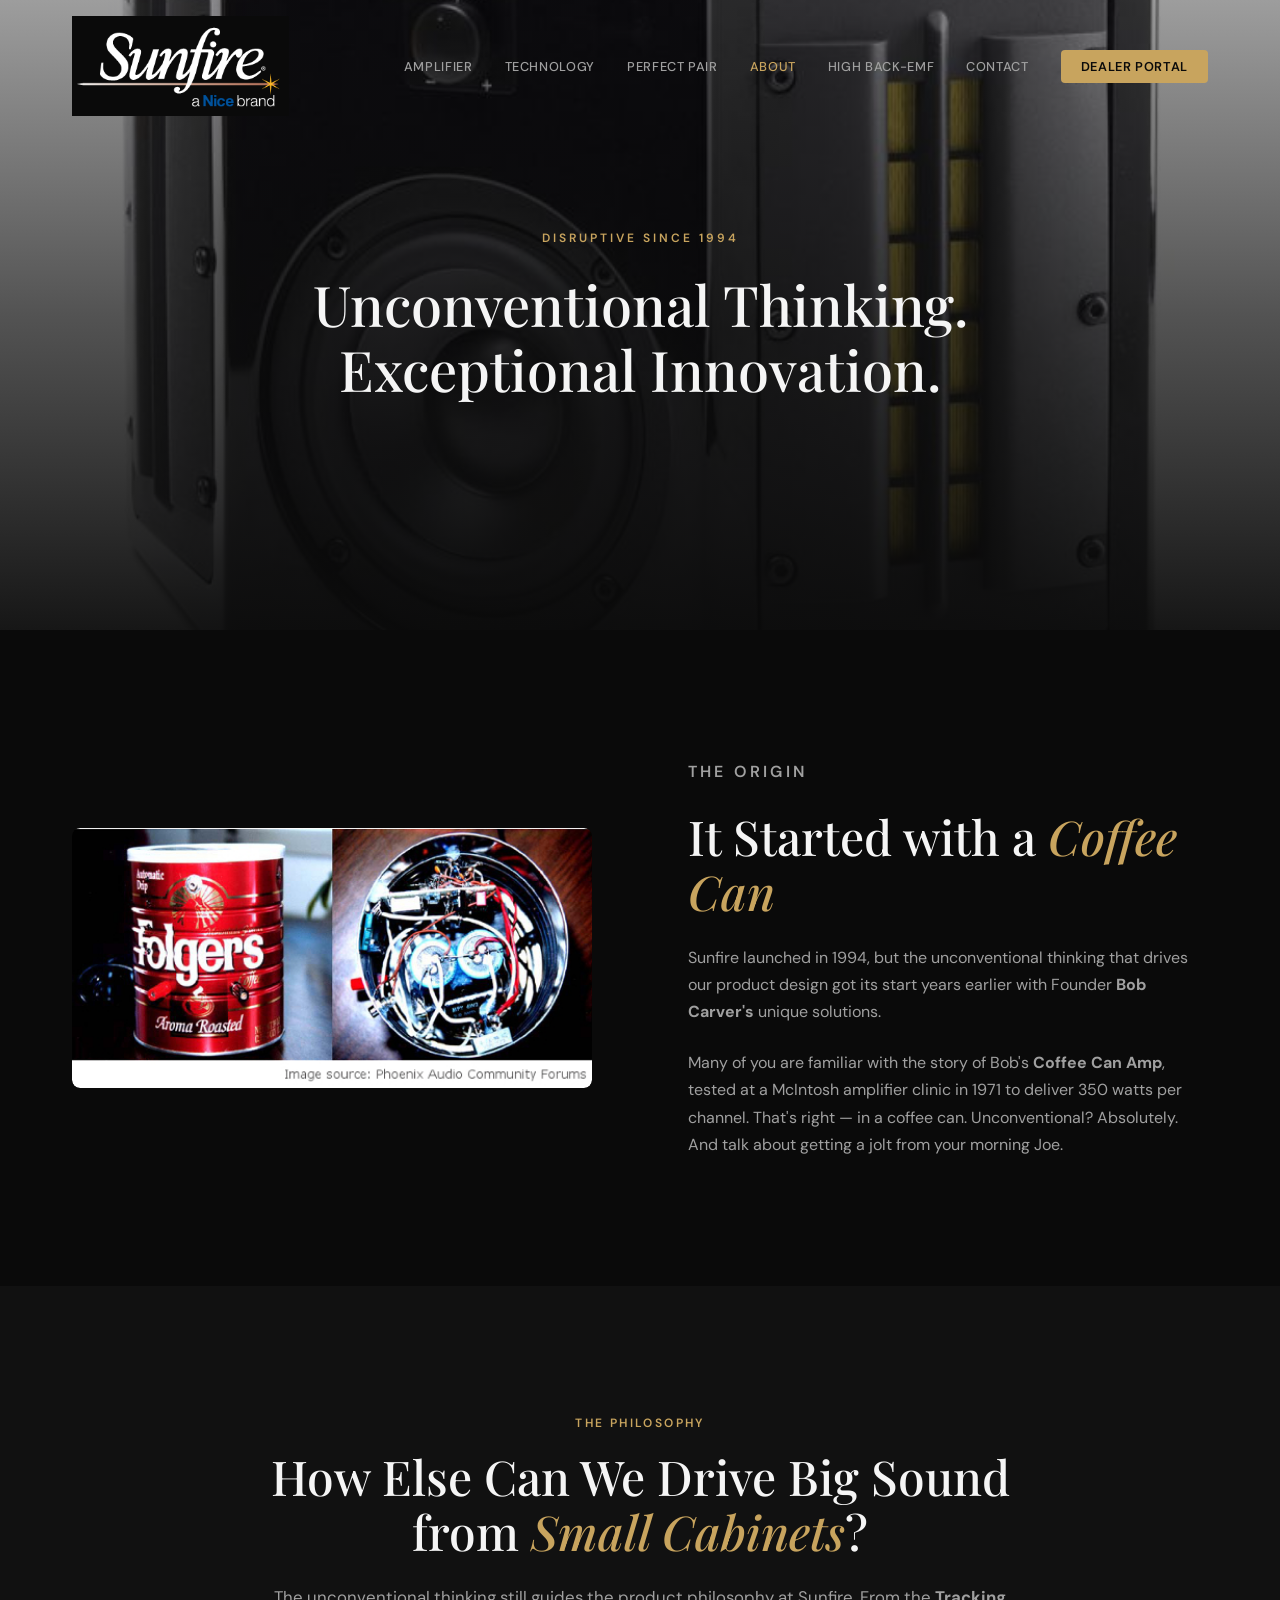
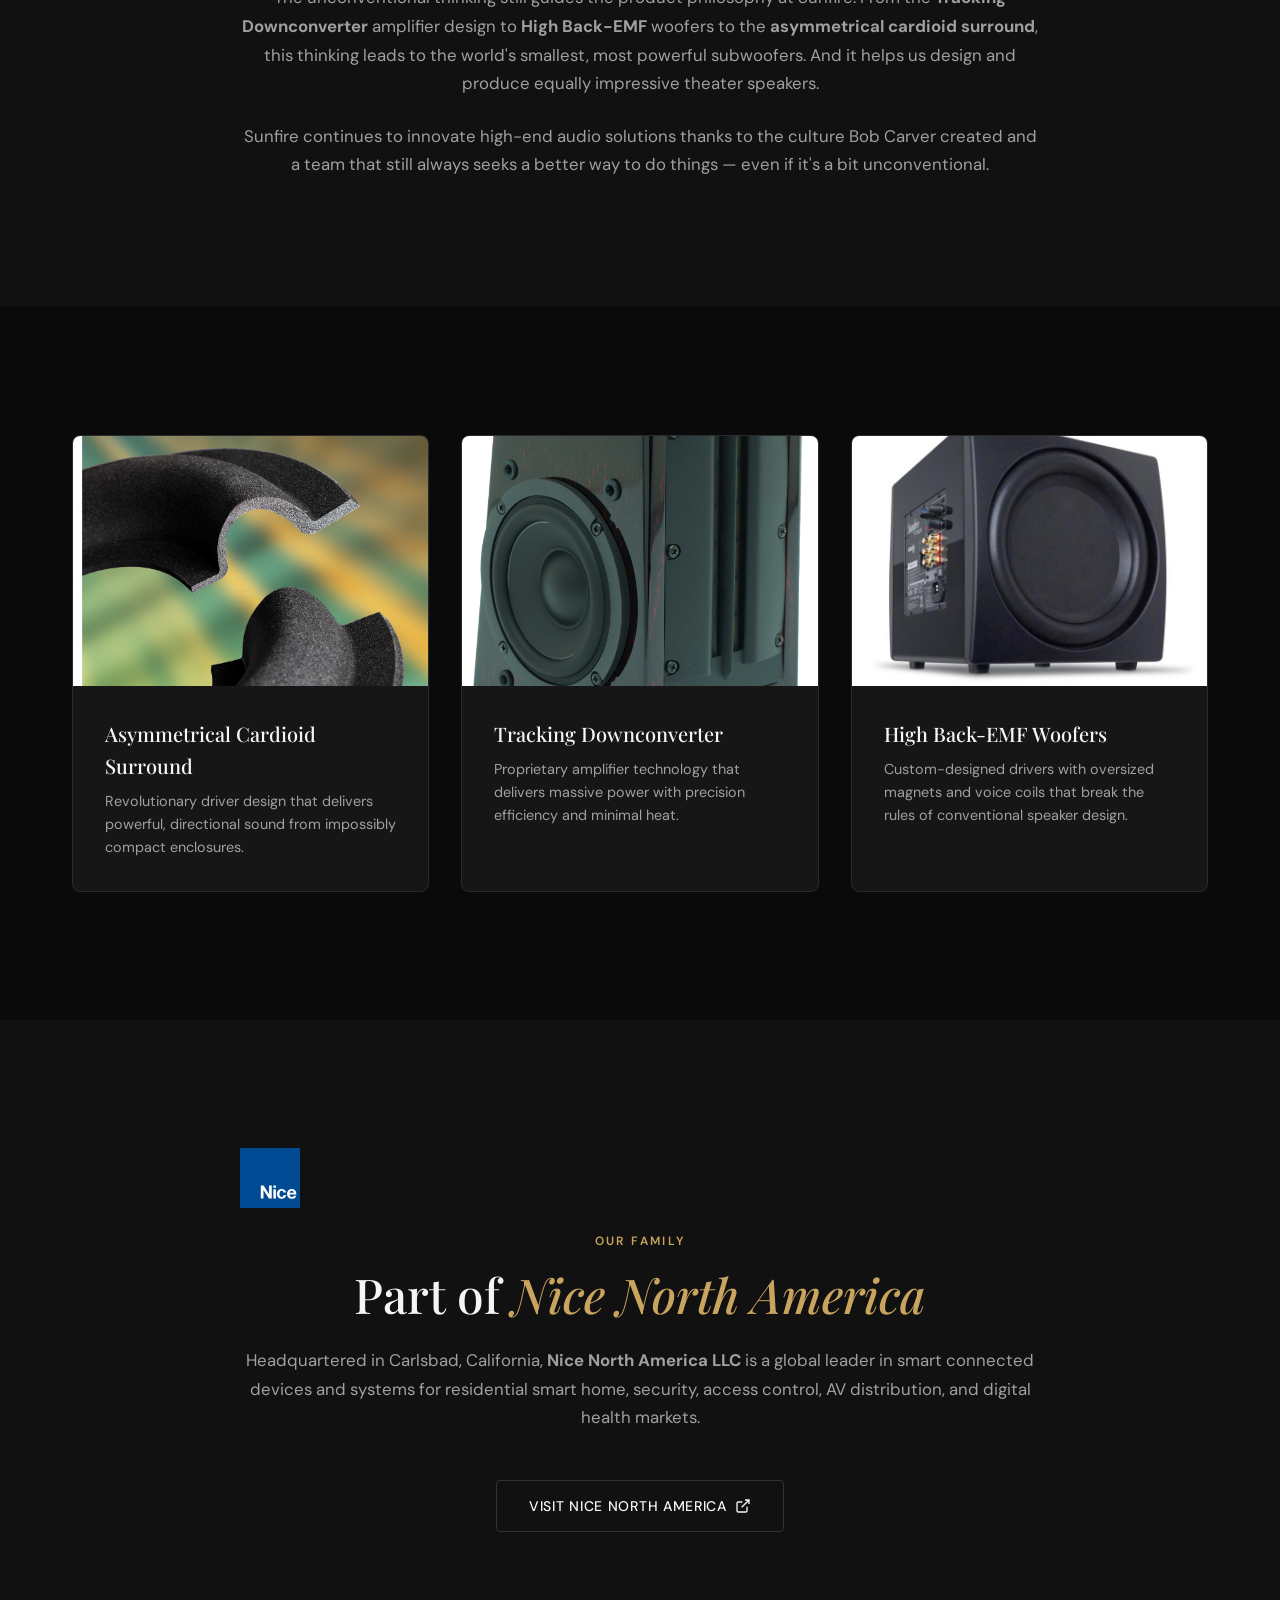
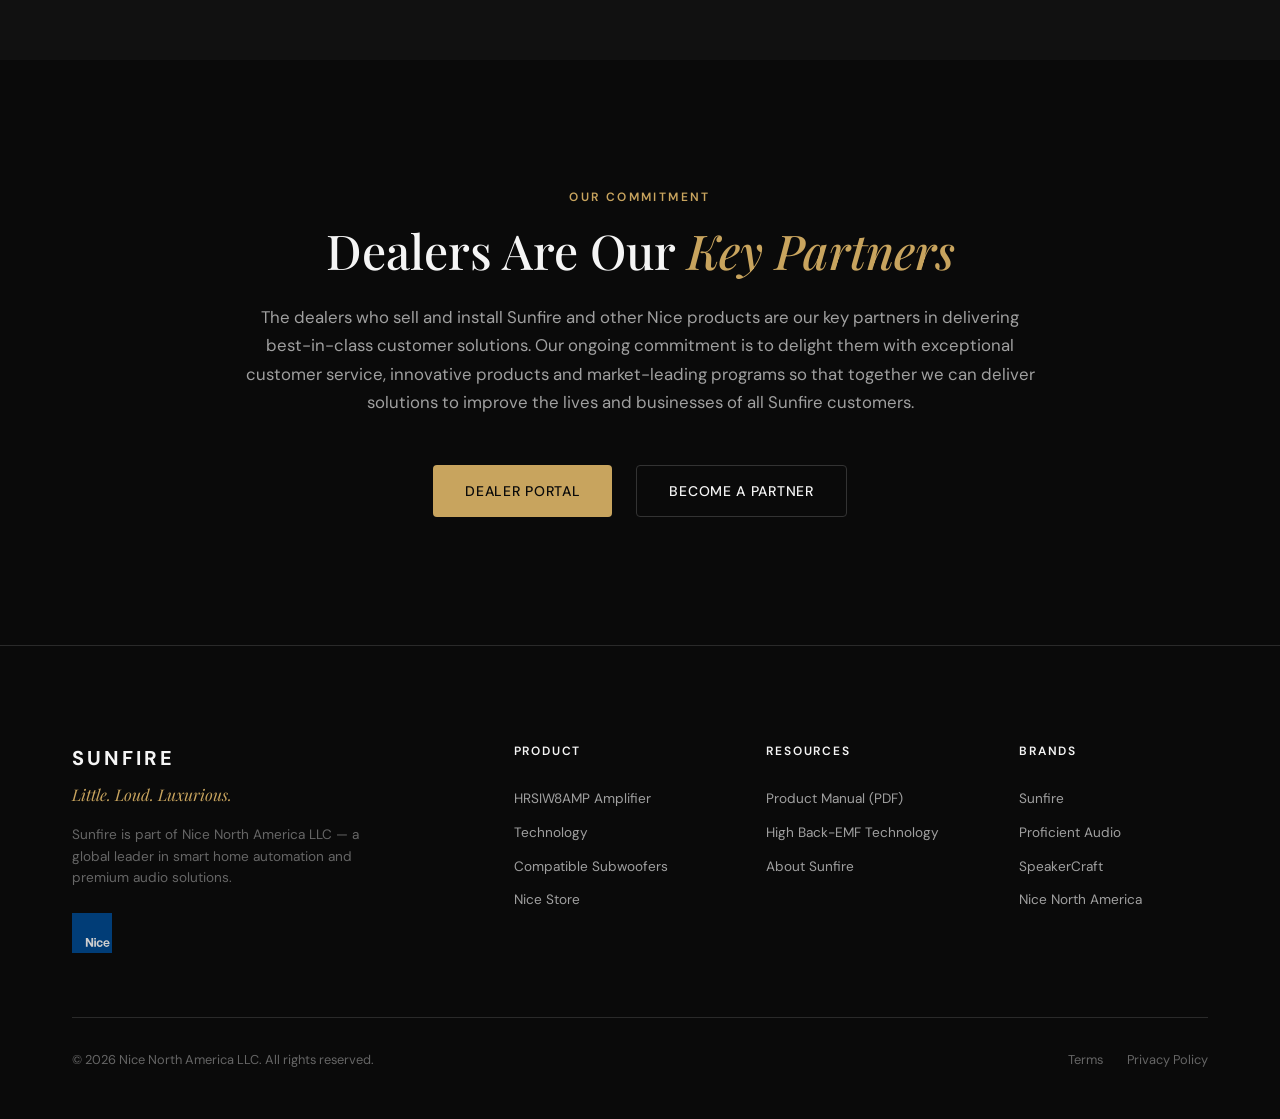
==== commit 9f5da472: "Replace nav text with Sunfire logo, use brand logos for subwoofer cards, simplify contact section to" ====
--- a/about.html
+++ b/about.html
@@ -19,8 +19,7 @@
     <nav class="nav" id="nav">
         <div class="nav-container">
             <a href="index.html" class="nav-logo">
-                <span class="nav-logo-text">SUNFIRE</span>
-                <span class="nav-logo-sub">HRSIW8AMP</span>
+                <img src="images/sunfire-logo.png" alt="Sunfire" class="nav-logo-img">
             </a>
             <ul class="nav-links">
                 <li><a href="index.html#amplifier">Amplifier</a></li>
@@ -149,14 +148,6 @@
                     in smart connected devices and systems for residential smart home, security, access control, 
                     AV distribution, and digital health markets.
                 </p>
-                <p class="about-nice-text">
-                    Nice and its partners have deployed more than <strong>4 million connected systems</strong> and over 
-                    <strong>25 million security and home control sensors</strong> and peripherals. Through its family 
-                    of brands — including 2GIG®, ELAN®, Gefen®, GoControl®, Linear®, Mighty Mule®, Numera®, 
-                    SpeakerCraft®, Panamax®, Proficient®, Furman®, Sunfire®, and Xantech® — Nice designs solutions 
-                    for national telecoms, big-box retailers, OEM partners, service providers, security dealers, 
-                    technology integrators, and consumers.
-                </p>
                 <a href="https://na.niceforyou.com" target="_blank" rel="noopener" class="btn btn-outline">
                     Visit Nice North America
                     <svg viewBox="0 0 24 24" fill="none" stroke="currentColor" stroke-width="2" width="16" height="16">
--- a/css/styles.css
+++ b/css/styles.css
@@ -201,6 +201,12 @@
     line-height: 1;
 }
 
+.nav-logo-img {
+    max-height: 100px;
+    height: auto;
+    width: auto;
+}
+
 .nav-logo-text {
     font-family: var(--font-body);
     font-size: 1.25rem;
@@ -819,6 +825,18 @@
 .pairing-card-image {
     aspect-ratio: 5 / 4;
     overflow: hidden;
+    display: flex;
+    align-items: center;
+    justify-content: center;
+    background: var(--color-bg-elevated);
+}
+
+.pairing-card-logo {
+    max-width: 70%;
+    max-height: 70%;
+    width: auto;
+    height: auto;
+    object-fit: contain;
 }
 
 .pairing-placeholder-image {
@@ -932,6 +950,19 @@
     background: var(--color-bg-elevated);
 }
 
+.contact-cta {
+    text-align: center;
+    max-width: var(--container-narrow);
+    margin: 0 auto;
+}
+
+.contact-cta-subtitle {
+    font-size: 1.05rem;
+    color: var(--color-text-secondary);
+    line-height: 1.7;
+    margin-bottom: var(--space-xl);
+}
+
 .contact-grid {
     display: grid;
     grid-template-columns: 1fr 1fr;
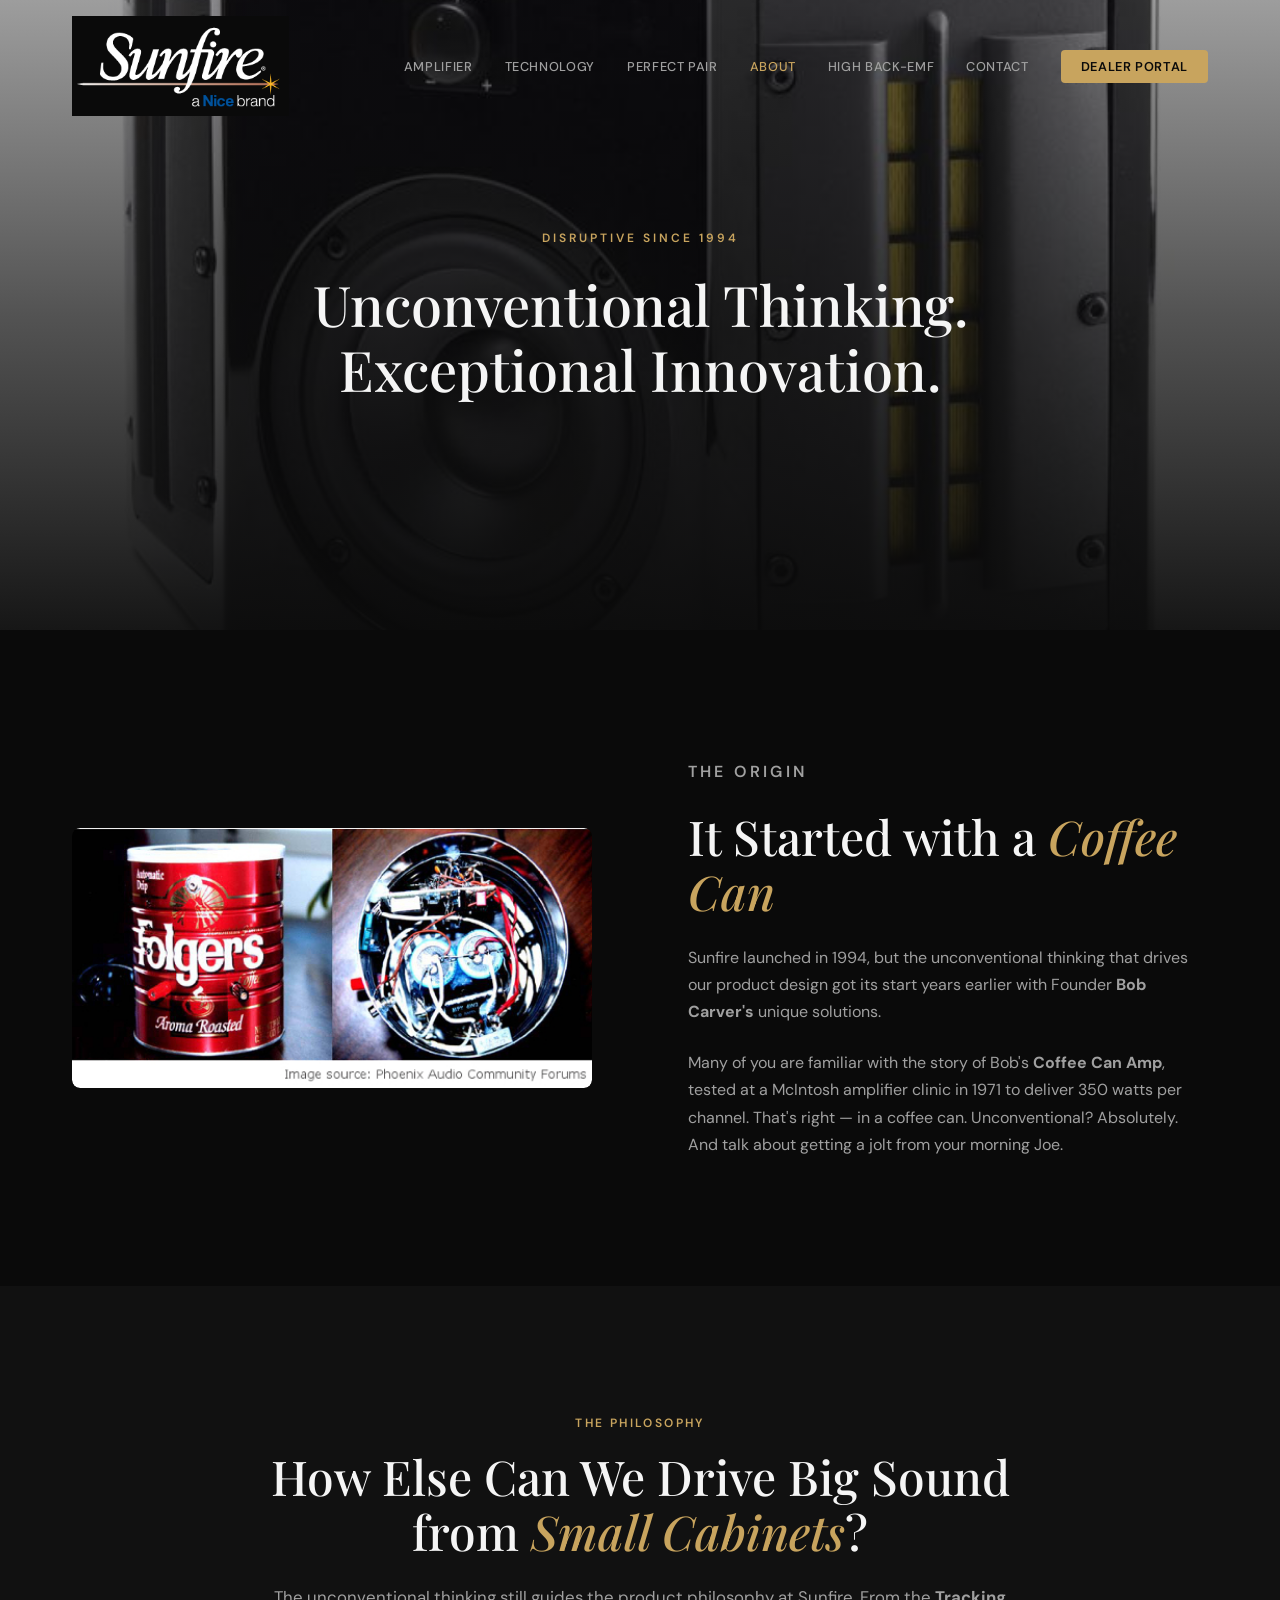
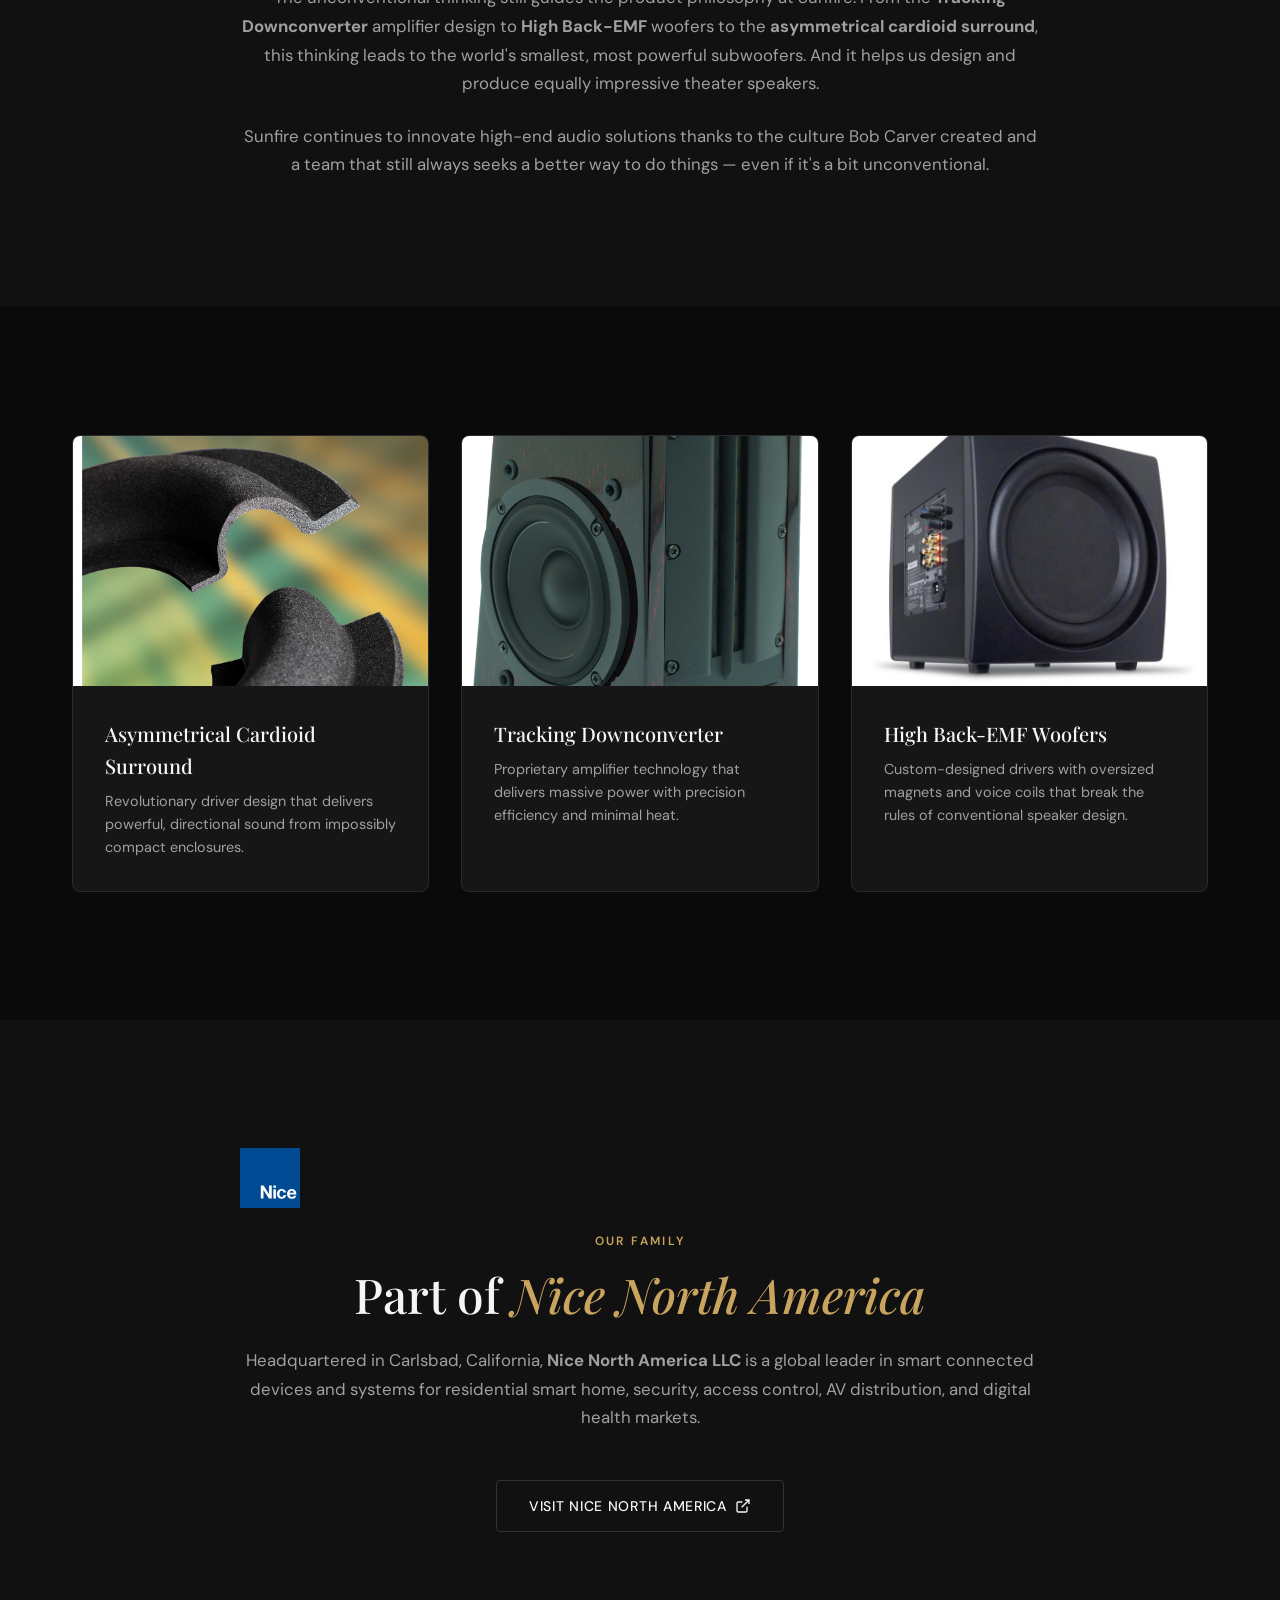
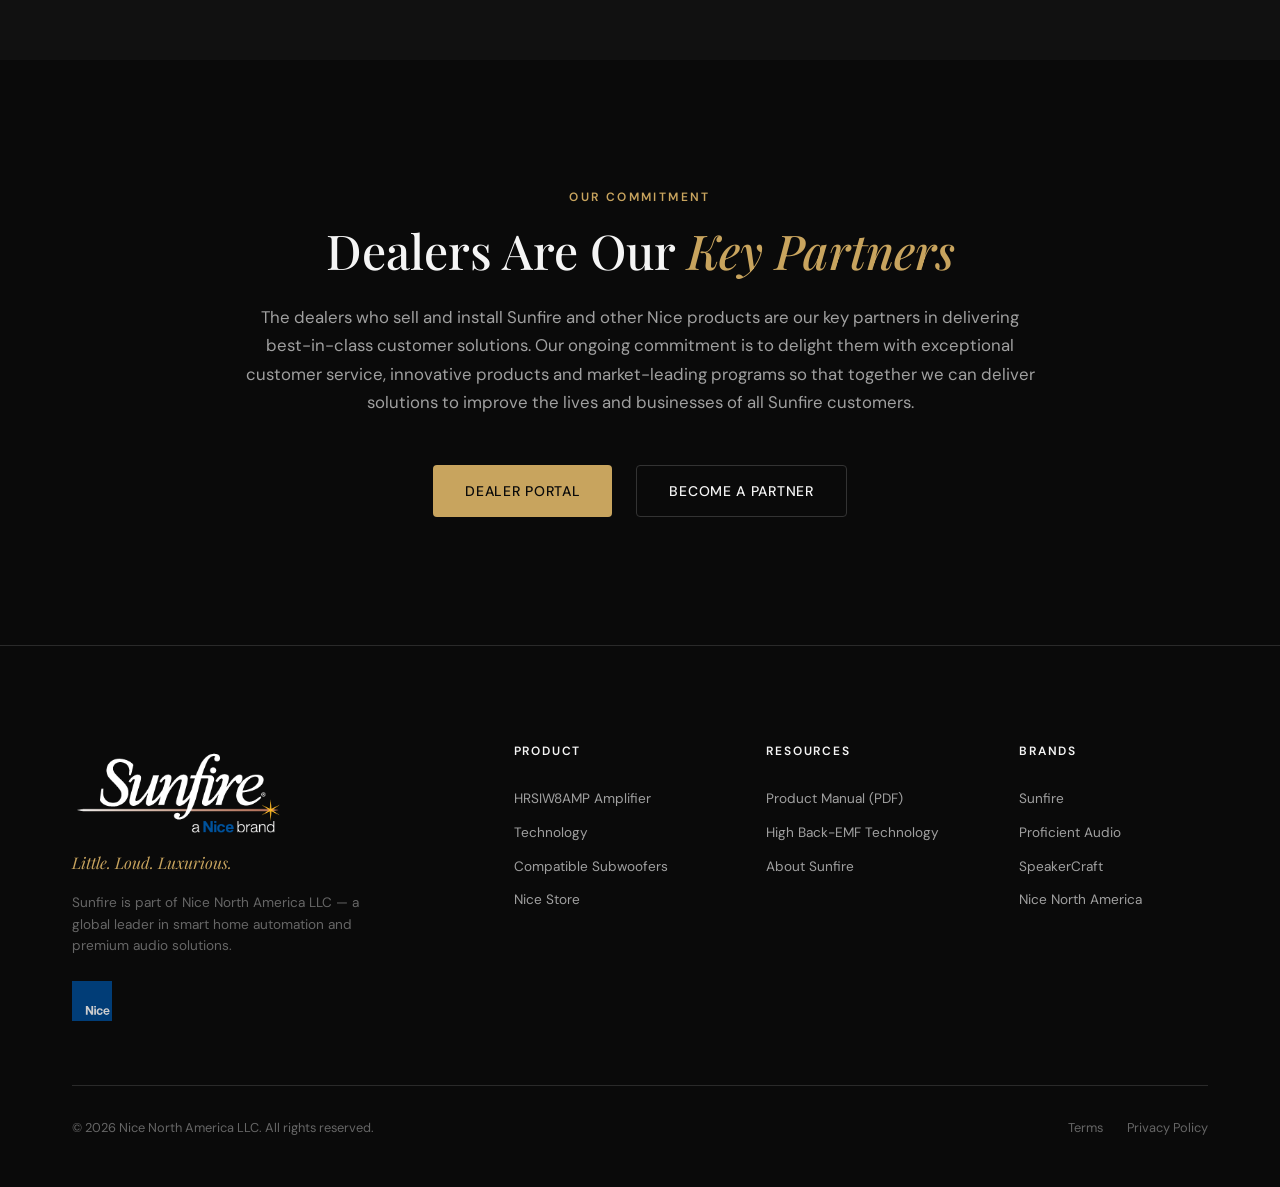
==== commit 5b3b0ecc: "Sync manual edits: Nice Store nav CTA, Download Manual hero button, sunfire-logo in footers, http ma" ====
--- a/about.html
+++ b/about.html
@@ -183,7 +183,7 @@
         <div class="container">
             <div class="footer-grid">
                 <div class="footer-brand">
-                    <span class="footer-logo">SUNFIRE</span>
+                    <span class="footer-logo"><img src="images/sunfire-logo.png" alt="Sunfire" class="nav-logo-img"></span>
                     <p class="footer-tagline">Little. Loud. Luxurious.</p>
                     <p class="footer-brand-desc">
                         Sunfire is part of Nice North America LLC — a global leader in smart home automation 
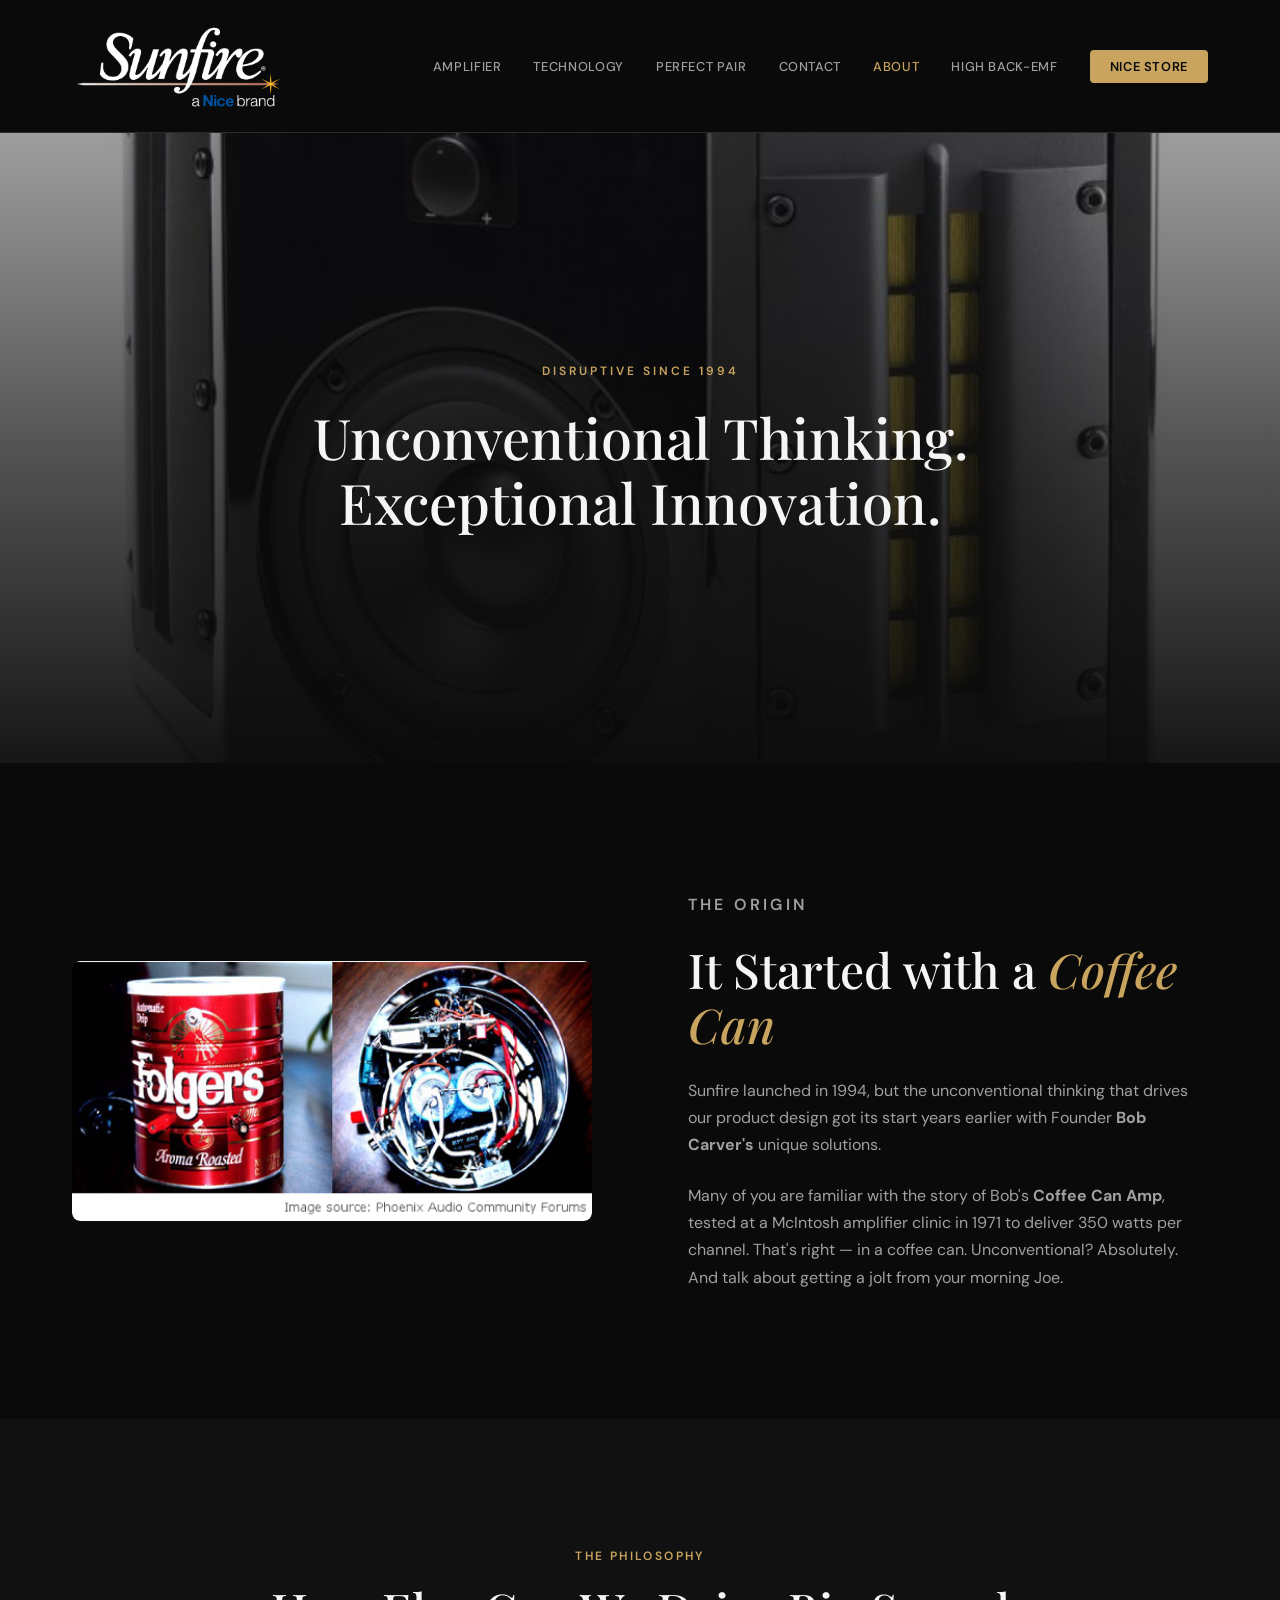
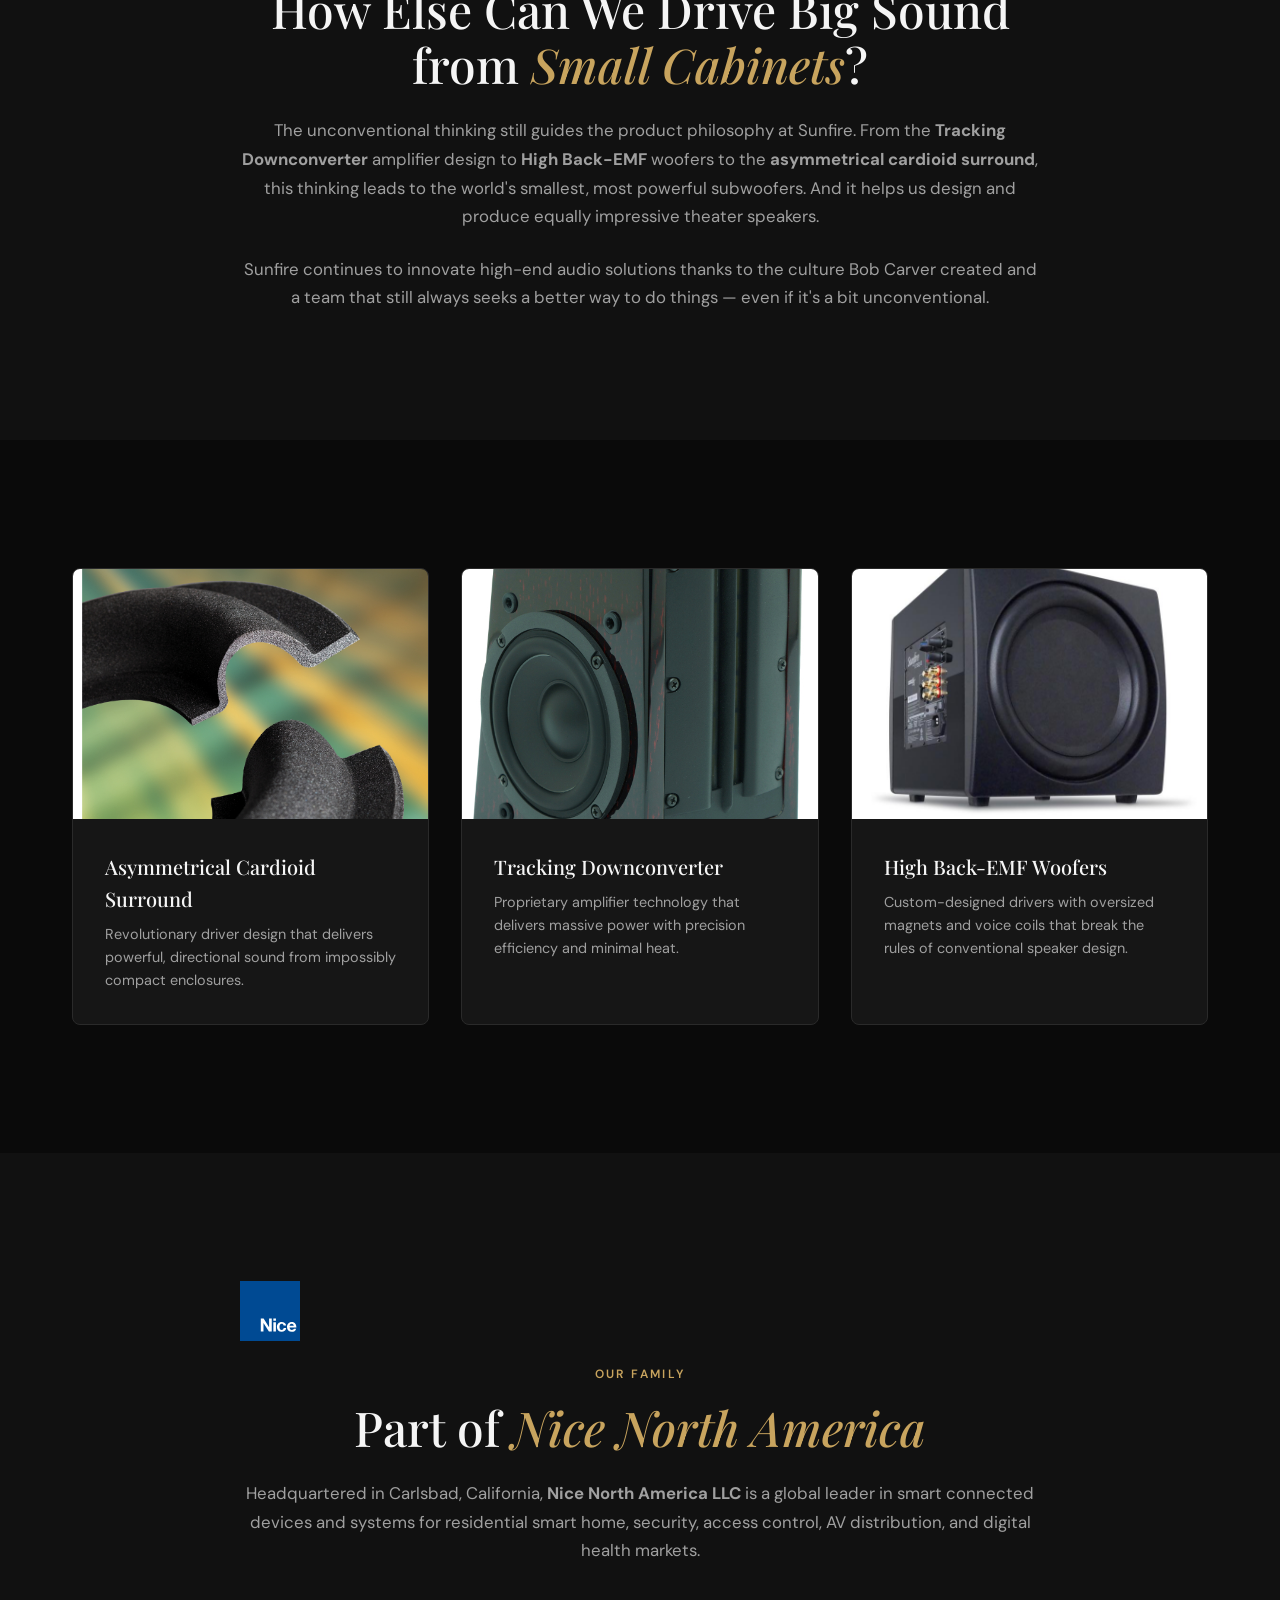
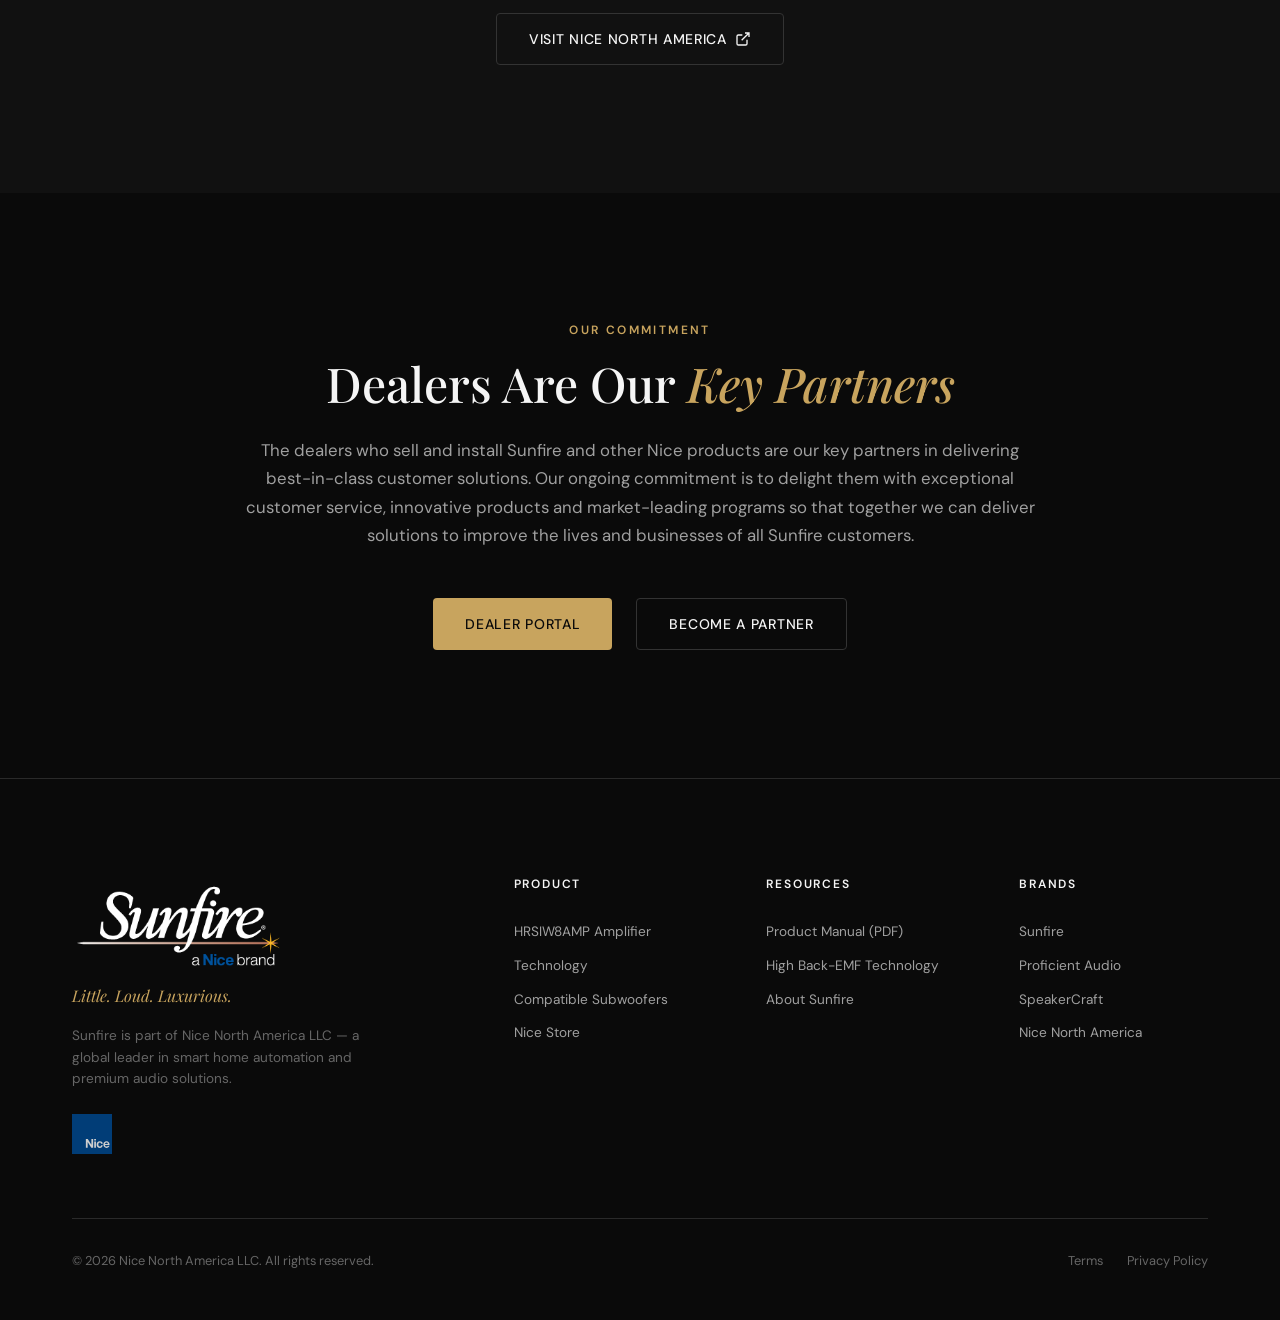
==== commit 96d91fcb: "Fix nav overlap (static header), reorder nav (Contact before About), apply Nice Store CTA to all pag" ====
--- a/about.html
+++ b/about.html
@@ -25,10 +25,10 @@
                 <li><a href="index.html#amplifier">Amplifier</a></li>
                 <li><a href="index.html#technology">Technology</a></li>
                 <li><a href="index.html#pairing">Perfect Pair</a></li>
+                <li><a href="index.html#contact">Contact</a></li>
                 <li><a href="about.html" class="active">About</a></li>
                 <li><a href="high-back-emf.html">High Back-EMF</a></li>
-                <li><a href="index.html#contact">Contact</a></li>
-                <li><a href="https://store.niceforyou.com" target="_blank" rel="noopener" class="nav-cta">Dealer Portal</a></li>
+                <li><a href="https://store.niceforyou.com" target="_blank" rel="noopener" class="nav-cta">Nice Store</a></li>
             </ul>
             <button class="nav-toggle" id="navToggle" aria-label="Toggle navigation">
                 <span></span>
@@ -44,10 +44,10 @@
             <li><a href="index.html#amplifier" class="mobile-menu-link">Amplifier</a></li>
             <li><a href="index.html#technology" class="mobile-menu-link">Technology</a></li>
             <li><a href="index.html#pairing" class="mobile-menu-link">Perfect Pair</a></li>
+            <li><a href="index.html#contact" class="mobile-menu-link">Contact</a></li>
             <li><a href="about.html" class="mobile-menu-link active">About</a></li>
             <li><a href="high-back-emf.html" class="mobile-menu-link">High Back-EMF</a></li>
-            <li><a href="index.html#contact" class="mobile-menu-link">Contact</a></li>
-            <li><a href="https://store.niceforyou.com" target="_blank" rel="noopener" class="mobile-menu-cta">Dealer Portal</a></li>
+            <li><a href="https://store.niceforyou.com" target="_blank" rel="noopener" class="mobile-menu-cta">Nice Store</a></li>
         </ul>
     </div>
 
--- a/css/styles.css
+++ b/css/styles.css
@@ -170,14 +170,11 @@
 
 /* --- Navigation --- */
 .nav {
-    position: fixed;
-    top: 0;
-    left: 0;
-    right: 0;
+    position: relative;
     z-index: 1000;
     padding: var(--space-sm) 0;
-    transition: all var(--transition-base);
-    background: transparent;
+    background: var(--color-bg);
+    border-bottom: 1px solid var(--color-border);
 }
 
 .nav.scrolled {
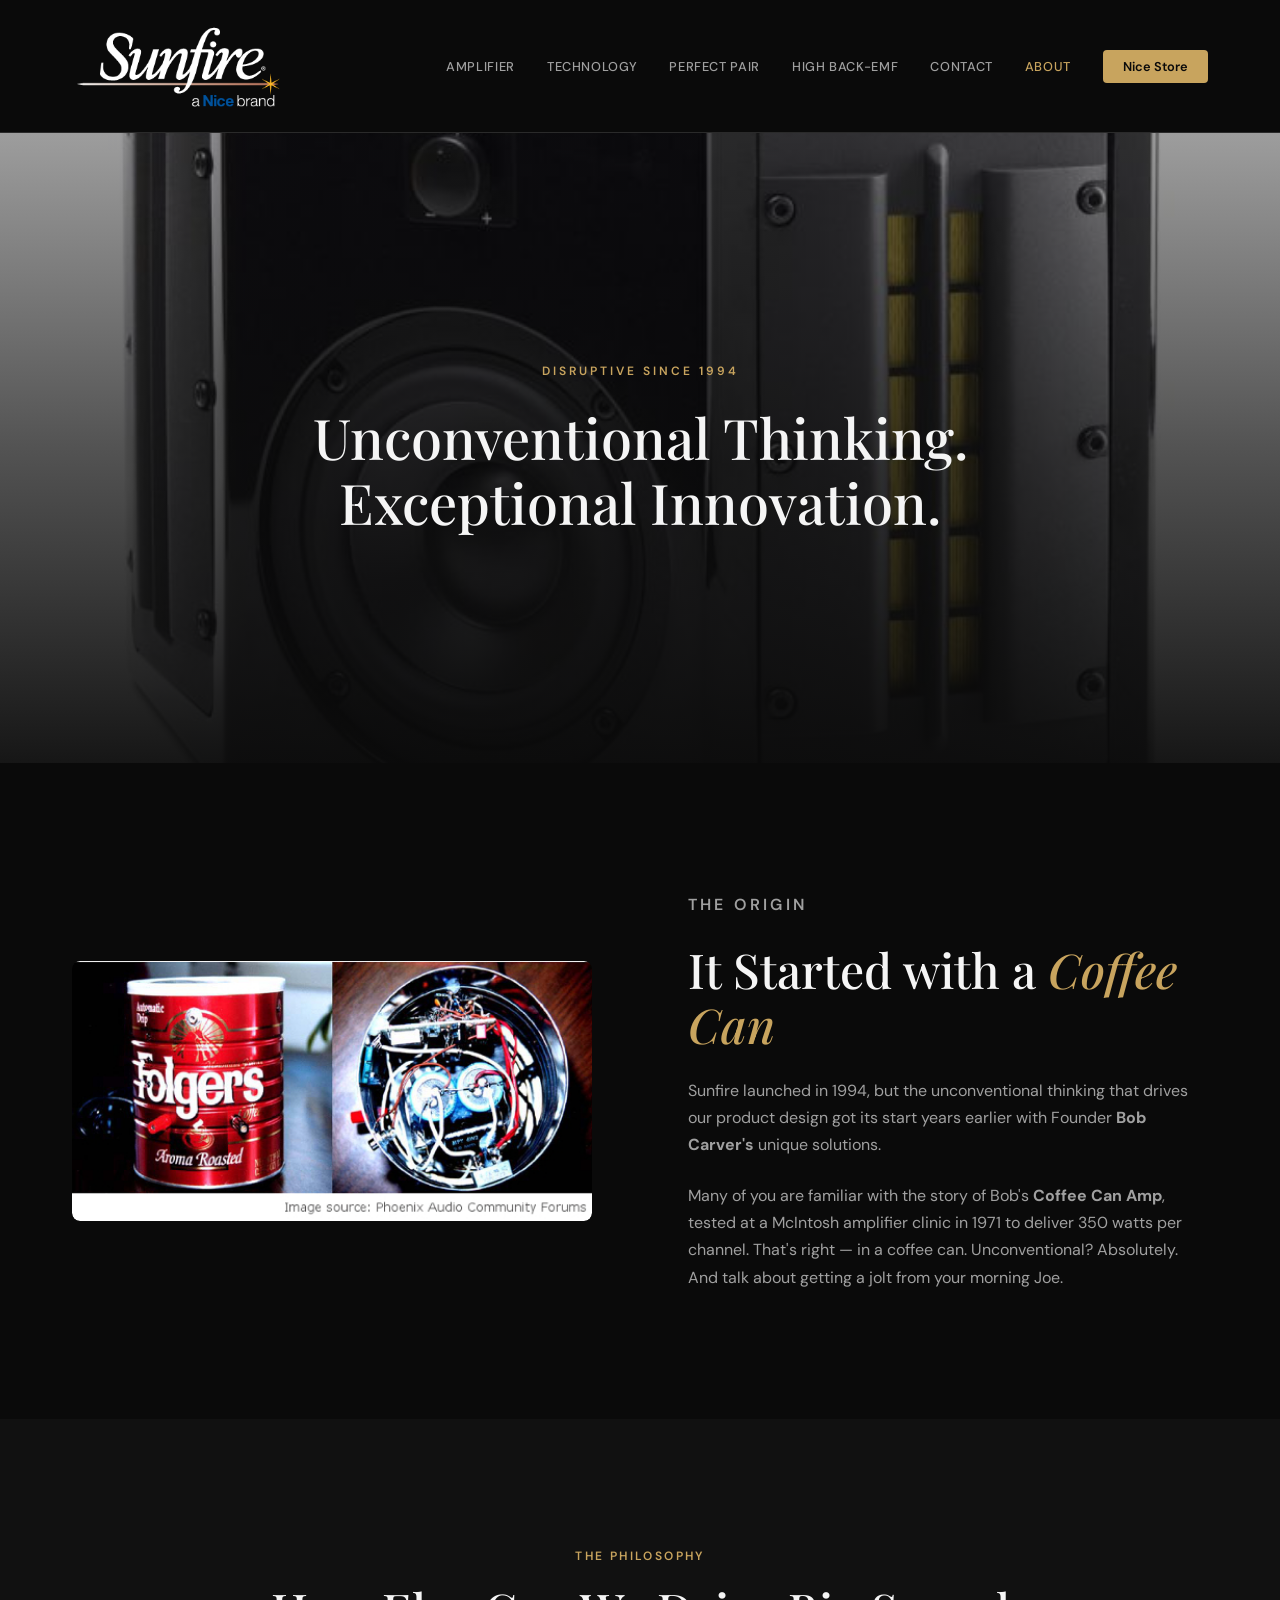
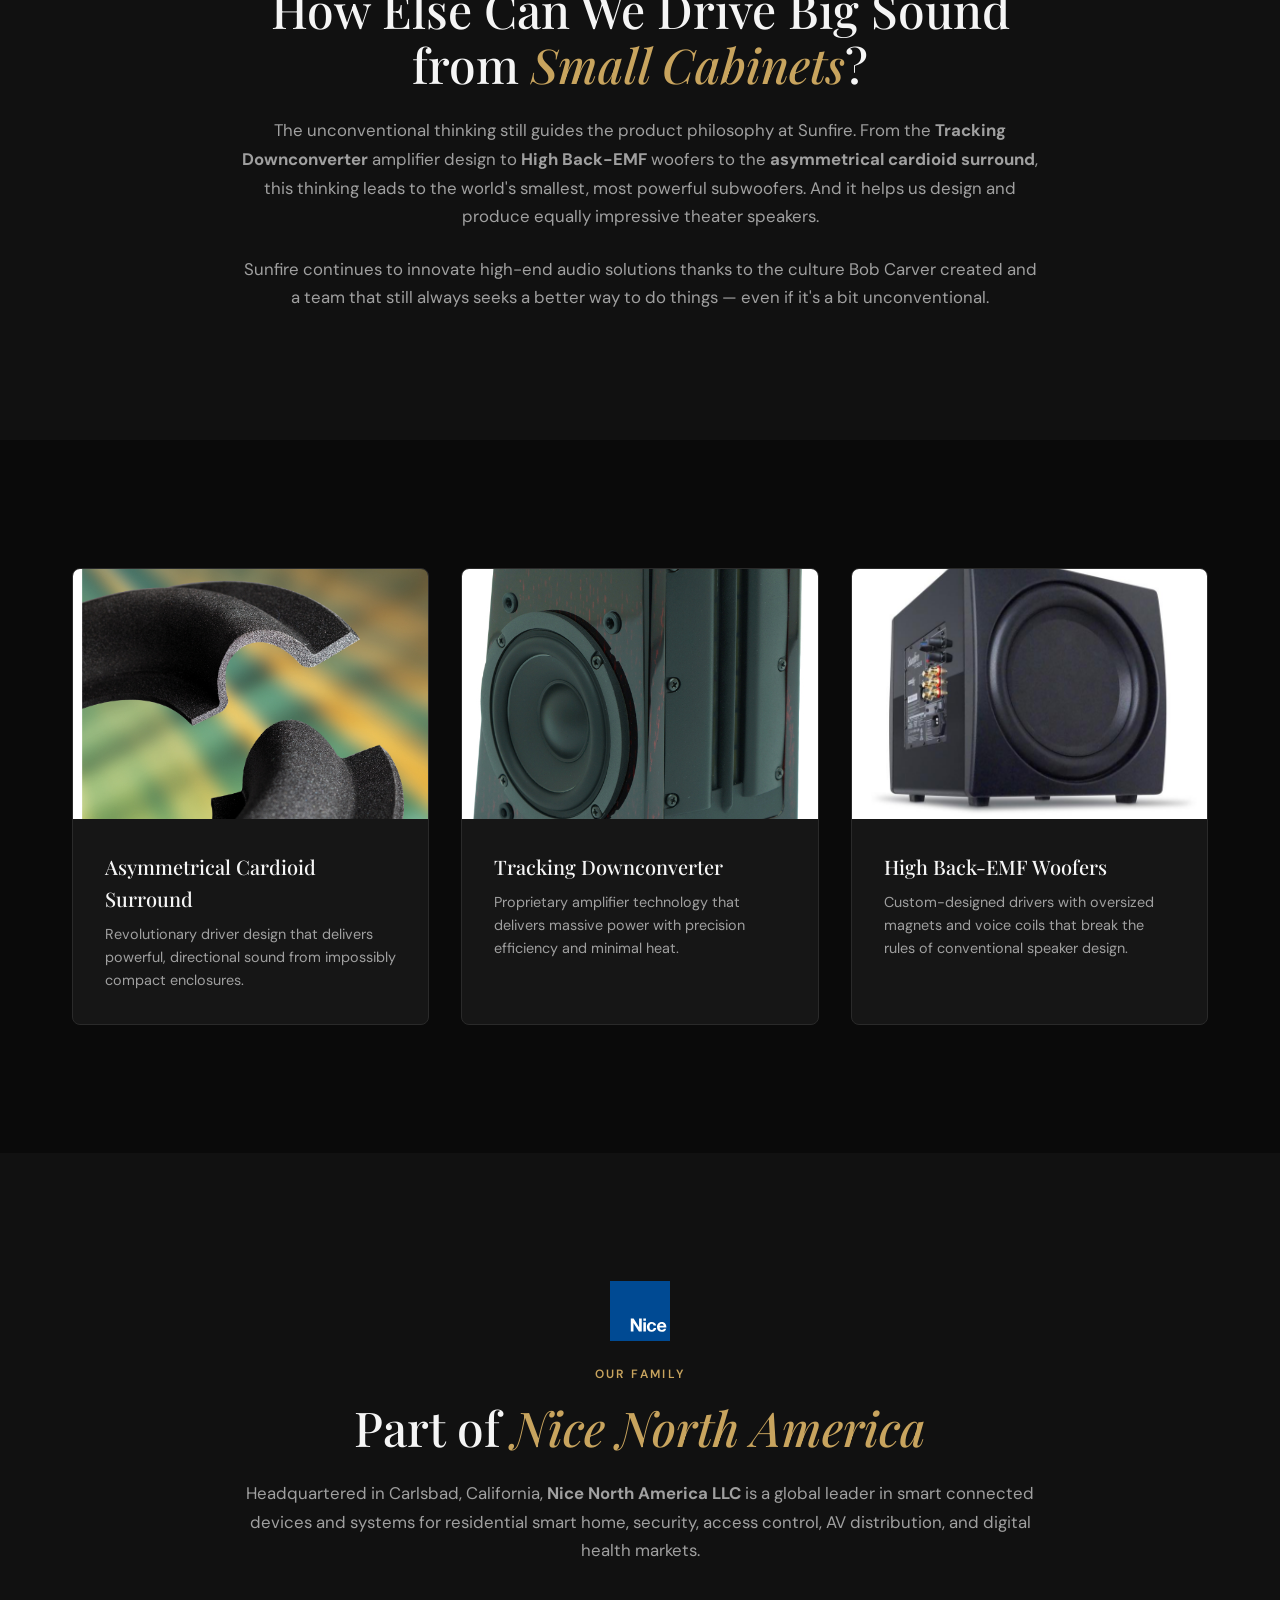
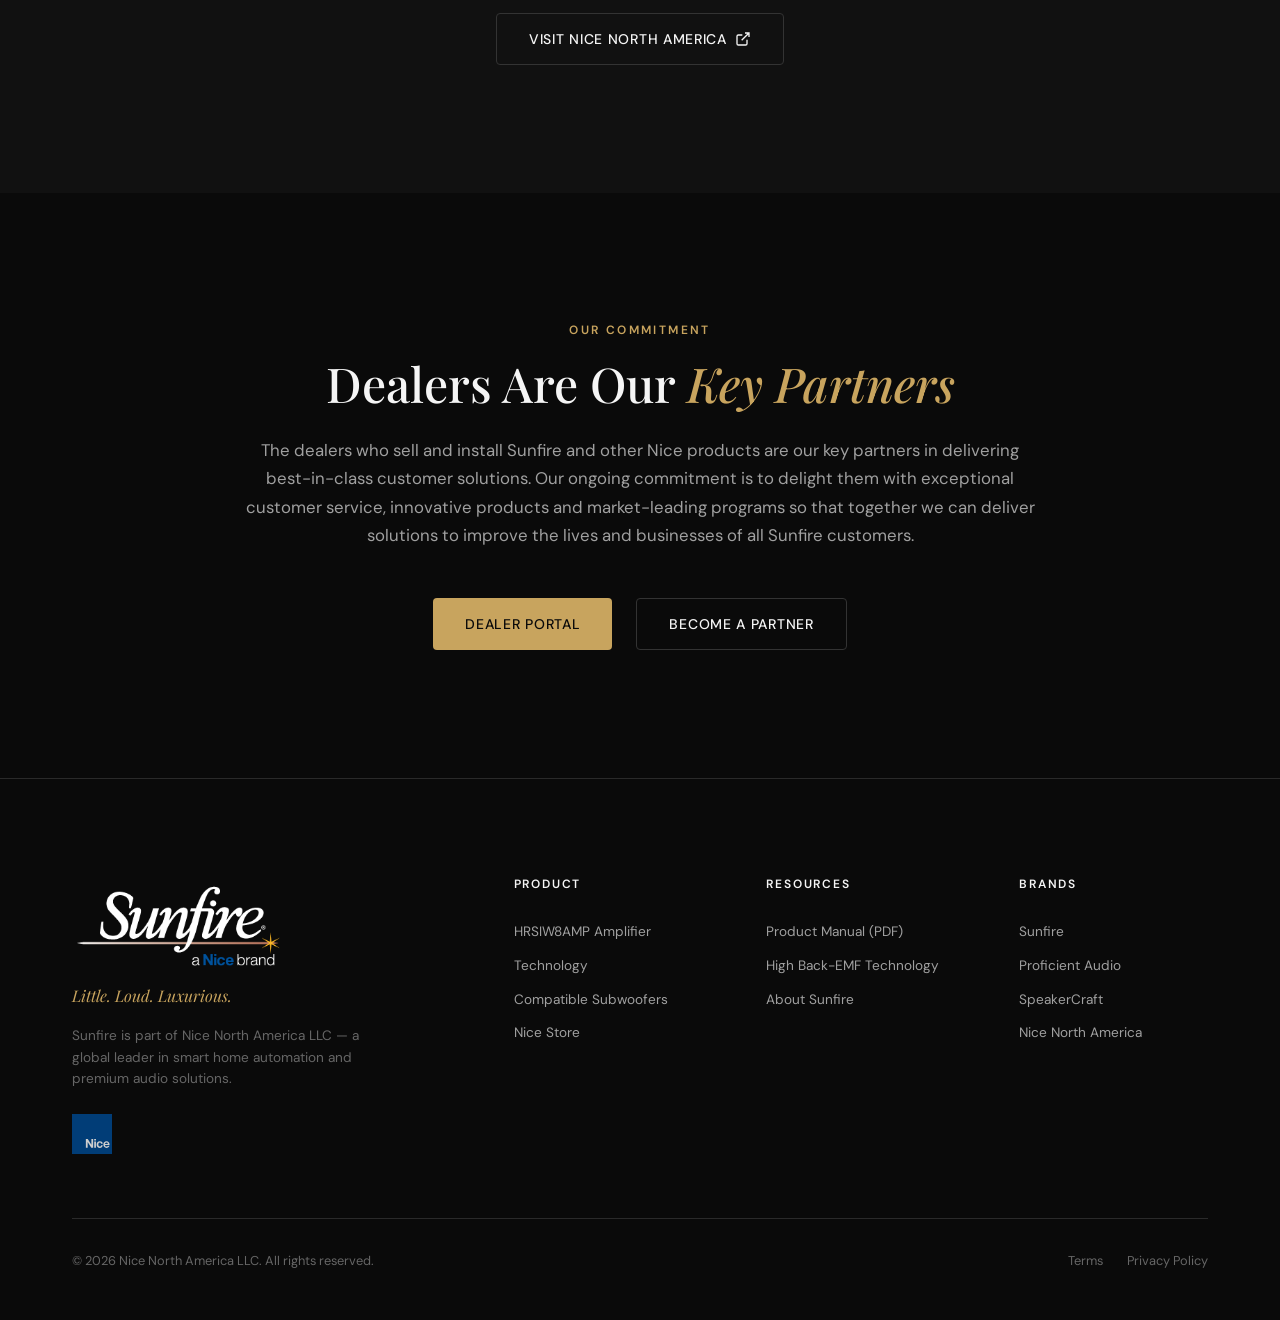
==== commit 2fe5e97e: "Fix nav order (High Back-EMF before Contact), center Nice logo on about page, ensure Nice Store casi" ====
--- a/about.html
+++ b/about.html
@@ -25,9 +25,9 @@
                 <li><a href="index.html#amplifier">Amplifier</a></li>
                 <li><a href="index.html#technology">Technology</a></li>
                 <li><a href="index.html#pairing">Perfect Pair</a></li>
+                <li><a href="high-back-emf.html">High Back-EMF</a></li>
                 <li><a href="index.html#contact">Contact</a></li>
                 <li><a href="about.html" class="active">About</a></li>
-                <li><a href="high-back-emf.html">High Back-EMF</a></li>
                 <li><a href="https://store.niceforyou.com" target="_blank" rel="noopener" class="nav-cta">Nice Store</a></li>
             </ul>
             <button class="nav-toggle" id="navToggle" aria-label="Toggle navigation">
@@ -44,9 +44,9 @@
             <li><a href="index.html#amplifier" class="mobile-menu-link">Amplifier</a></li>
             <li><a href="index.html#technology" class="mobile-menu-link">Technology</a></li>
             <li><a href="index.html#pairing" class="mobile-menu-link">Perfect Pair</a></li>
+            <li><a href="high-back-emf.html" class="mobile-menu-link">High Back-EMF</a></li>
             <li><a href="index.html#contact" class="mobile-menu-link">Contact</a></li>
             <li><a href="about.html" class="mobile-menu-link active">About</a></li>
-            <li><a href="high-back-emf.html" class="mobile-menu-link">High Back-EMF</a></li>
             <li><a href="https://store.niceforyou.com" target="_blank" rel="noopener" class="mobile-menu-cta">Nice Store</a></li>
         </ul>
     </div>
--- a/css/styles.css
+++ b/css/styles.css
@@ -253,6 +253,8 @@
     color: var(--color-bg) !important;
     border-radius: var(--radius-sm);
     font-weight: 600 !important;
+    text-transform: none !important;
+    letter-spacing: 0 !important;
 }
 
 .nav-cta:hover {
@@ -1434,9 +1436,10 @@
 }
 
 .about-nice-logo {
+    display: block;
     width: 60px;
     height: 60px;
-    margin-bottom: var(--space-md);
+    margin: 0 auto var(--space-md);
 }
 
 .about-nice-text {
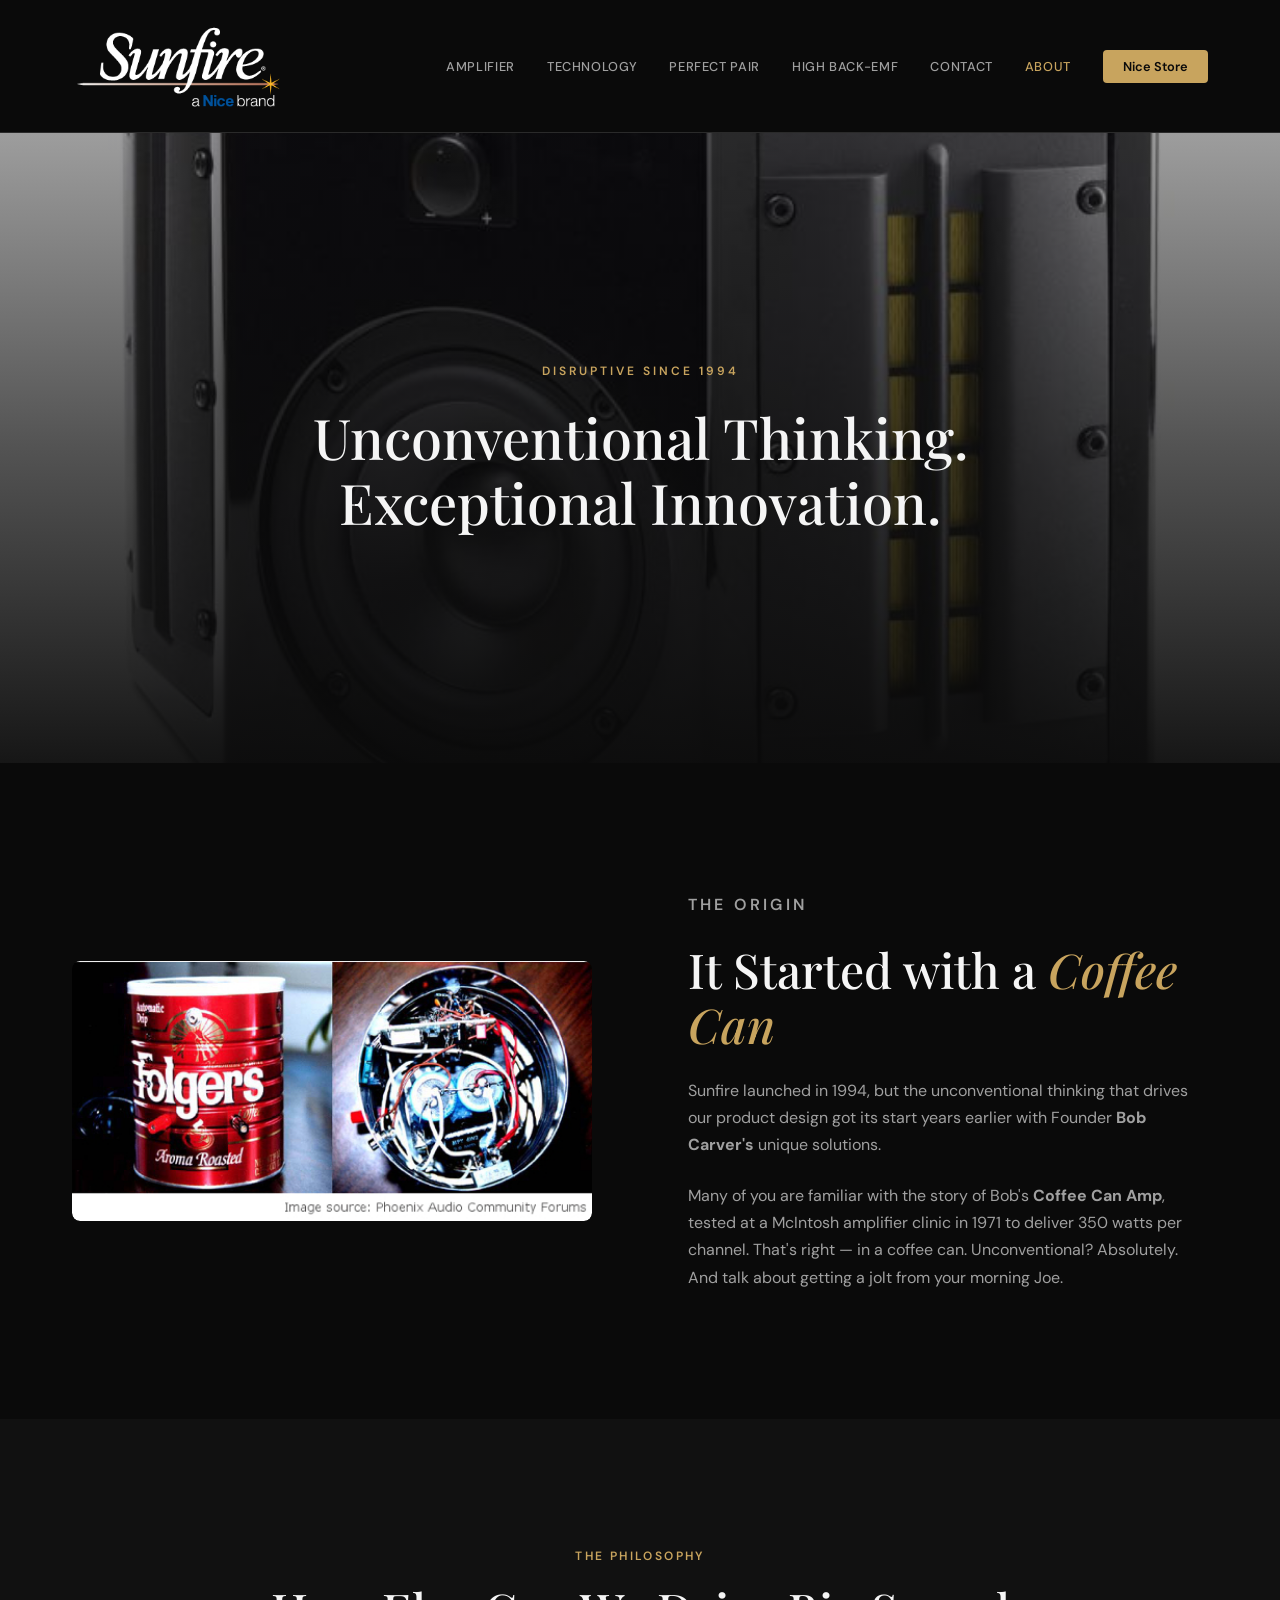
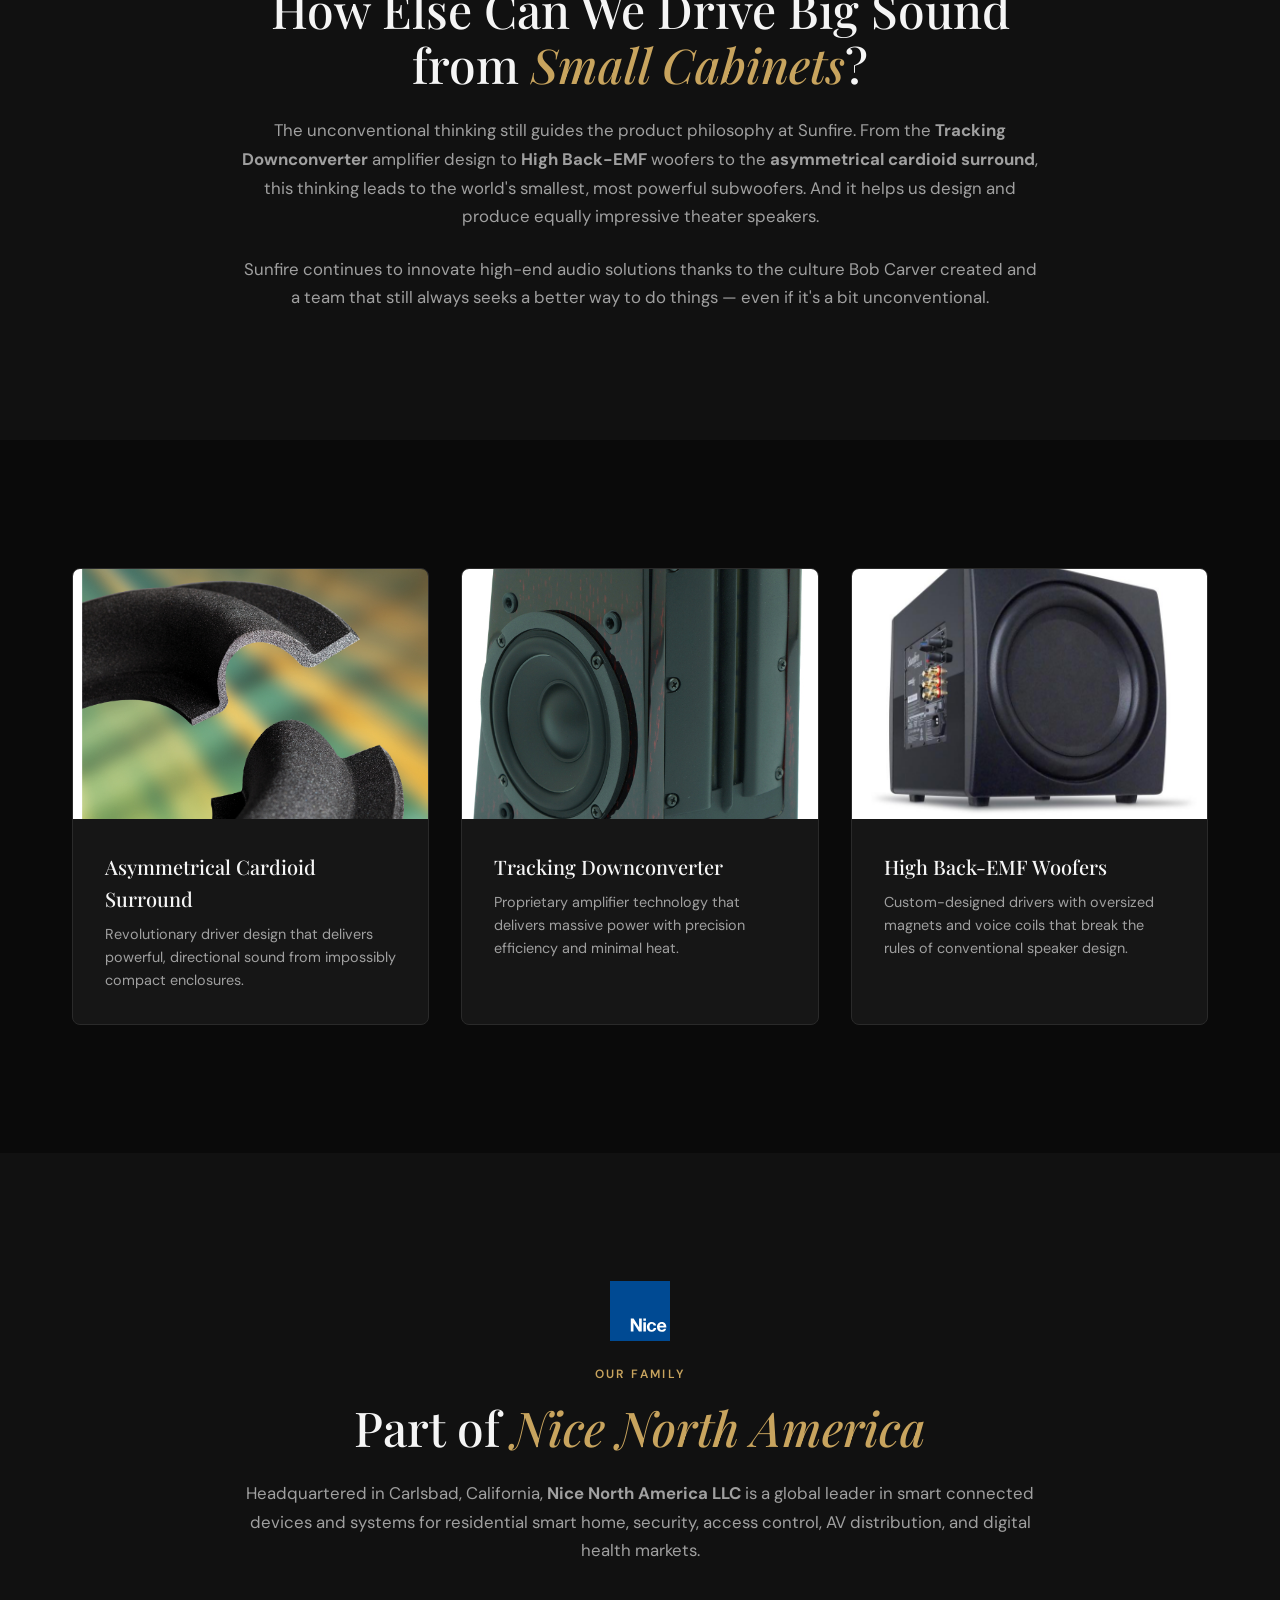
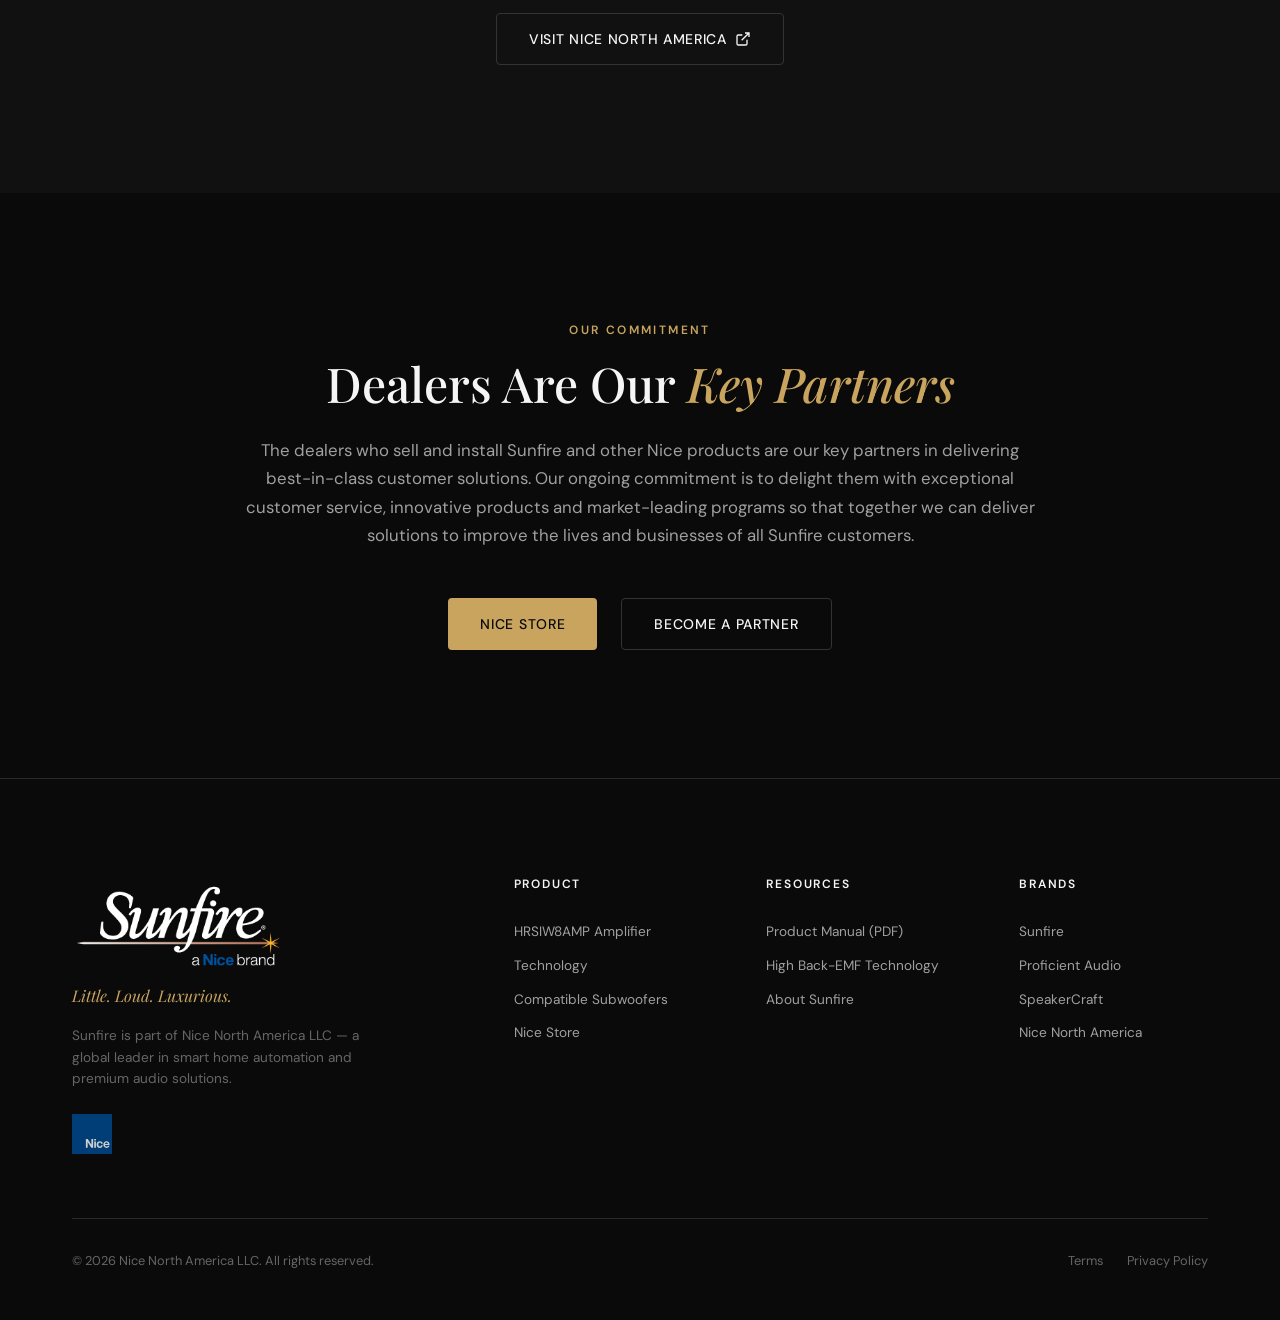
==== commit a6d22926: "Fix remaining Dealer Portal button to Nice Store on about page" ====
--- a/about.html
+++ b/about.html
@@ -171,7 +171,7 @@
                     solutions to improve the lives and businesses of all Sunfire customers.
                 </p>
                 <div class="about-dealers-actions">
-                    <a href="https://store.niceforyou.com" target="_blank" rel="noopener" class="btn btn-primary">Dealer Portal</a>
+                    <a href="https://store.niceforyou.com" target="_blank" rel="noopener" class="btn btn-primary">Nice Store</a>
                     <a href="https://www.niceforyou.com/na/for-partners" target="_blank" rel="noopener" class="btn btn-outline">Become a Partner</a>
                 </div>
             </div>
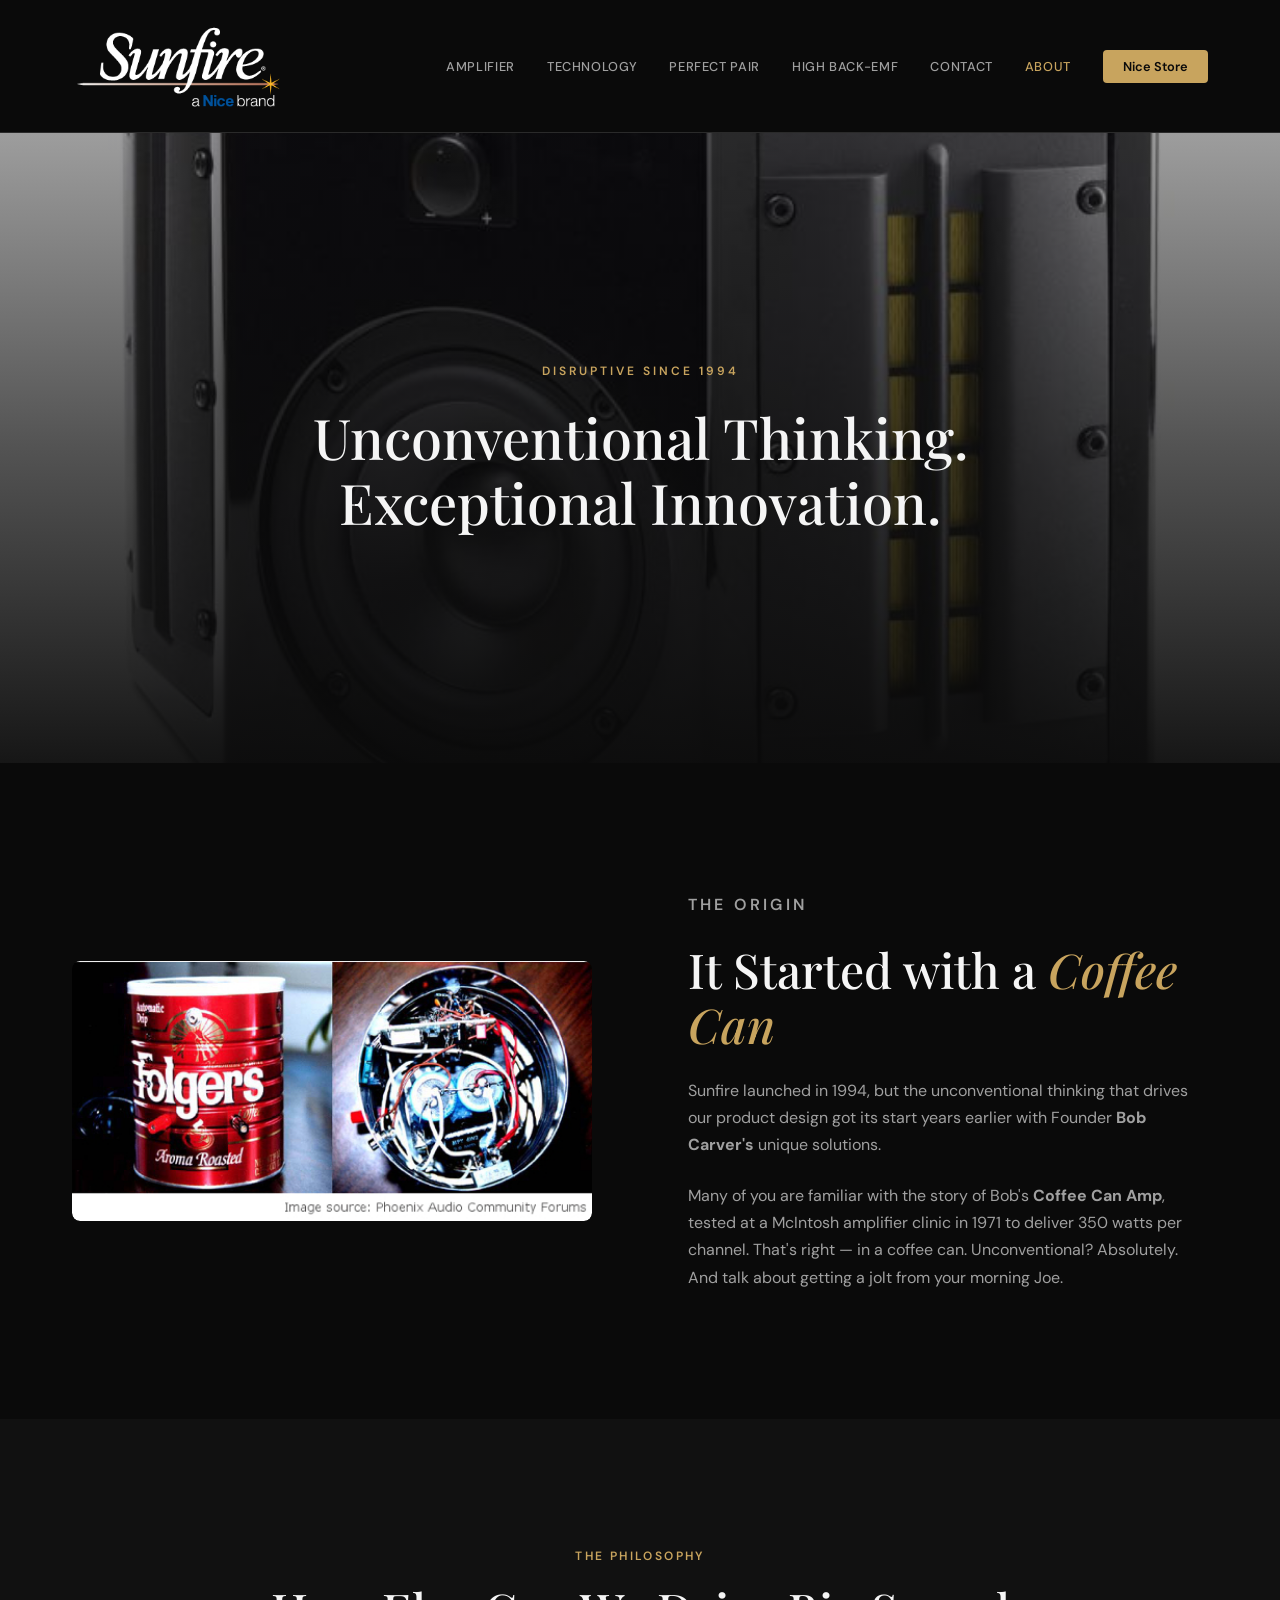
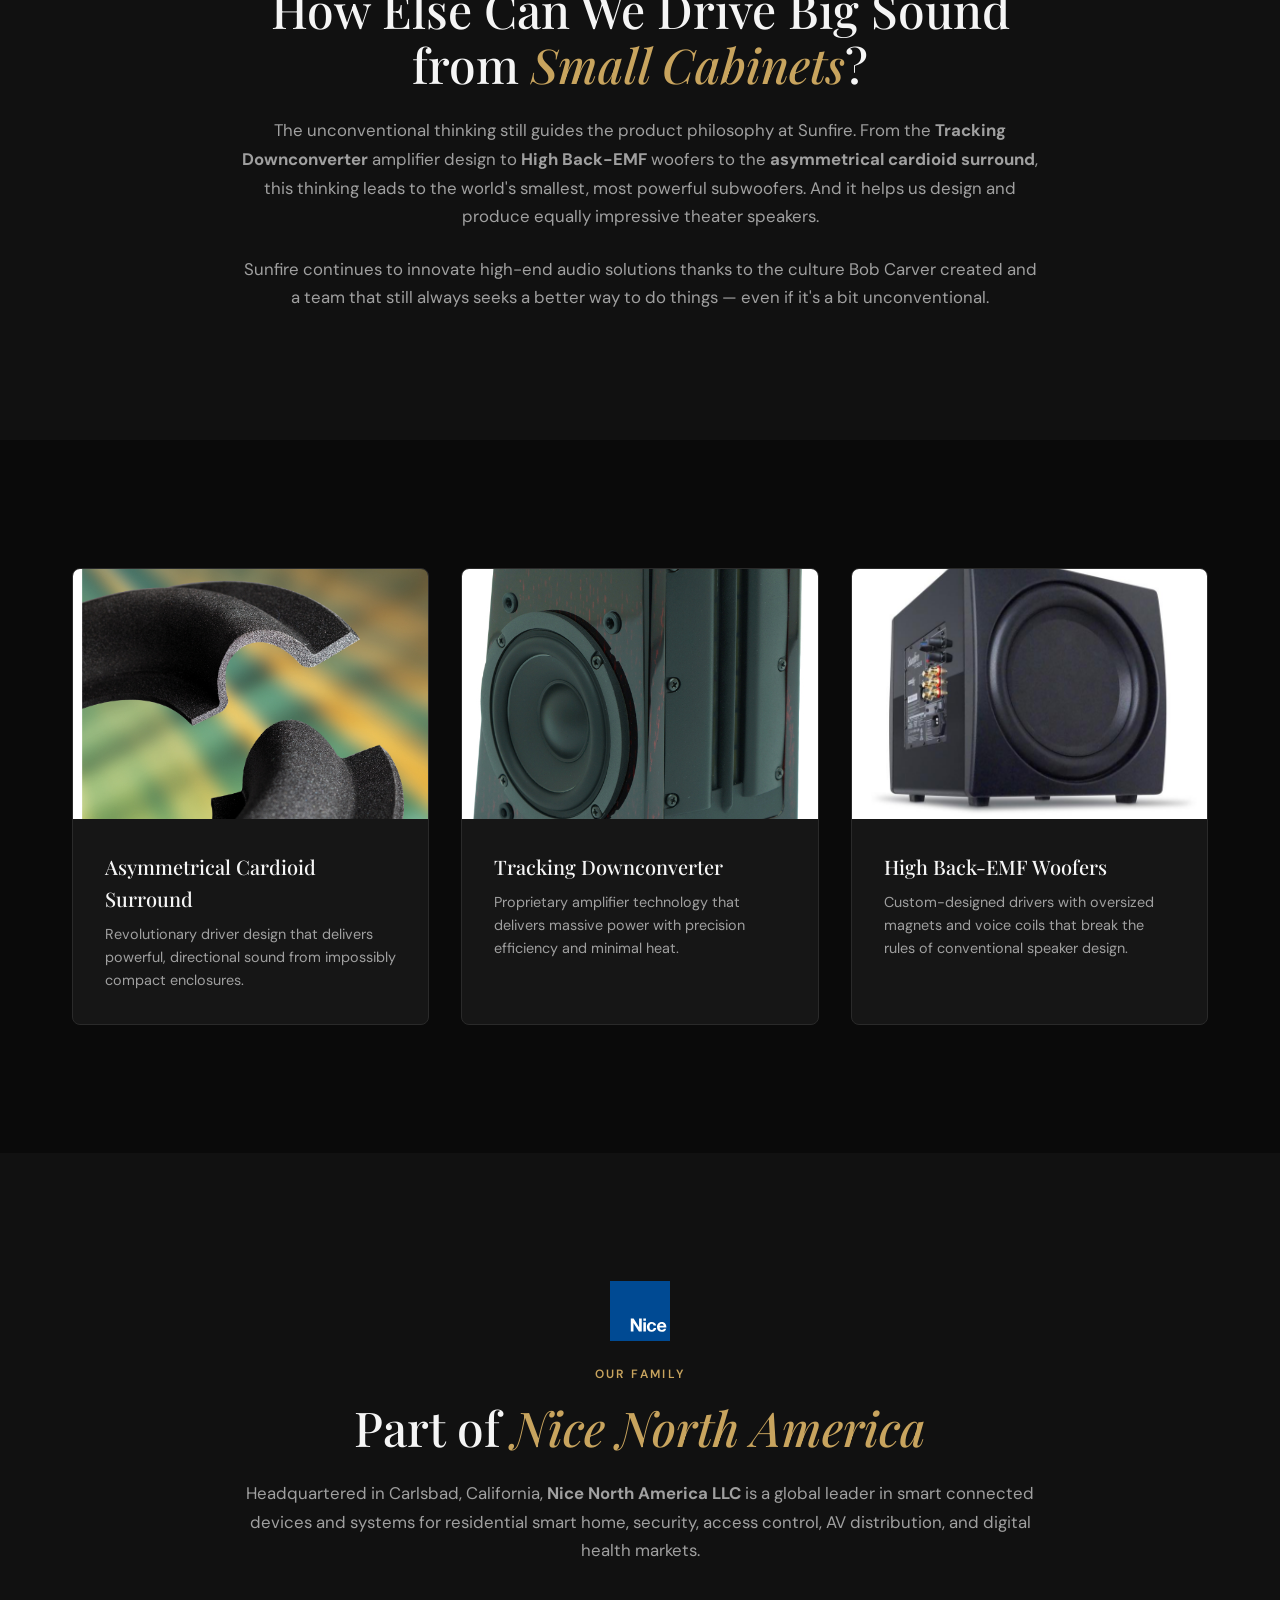
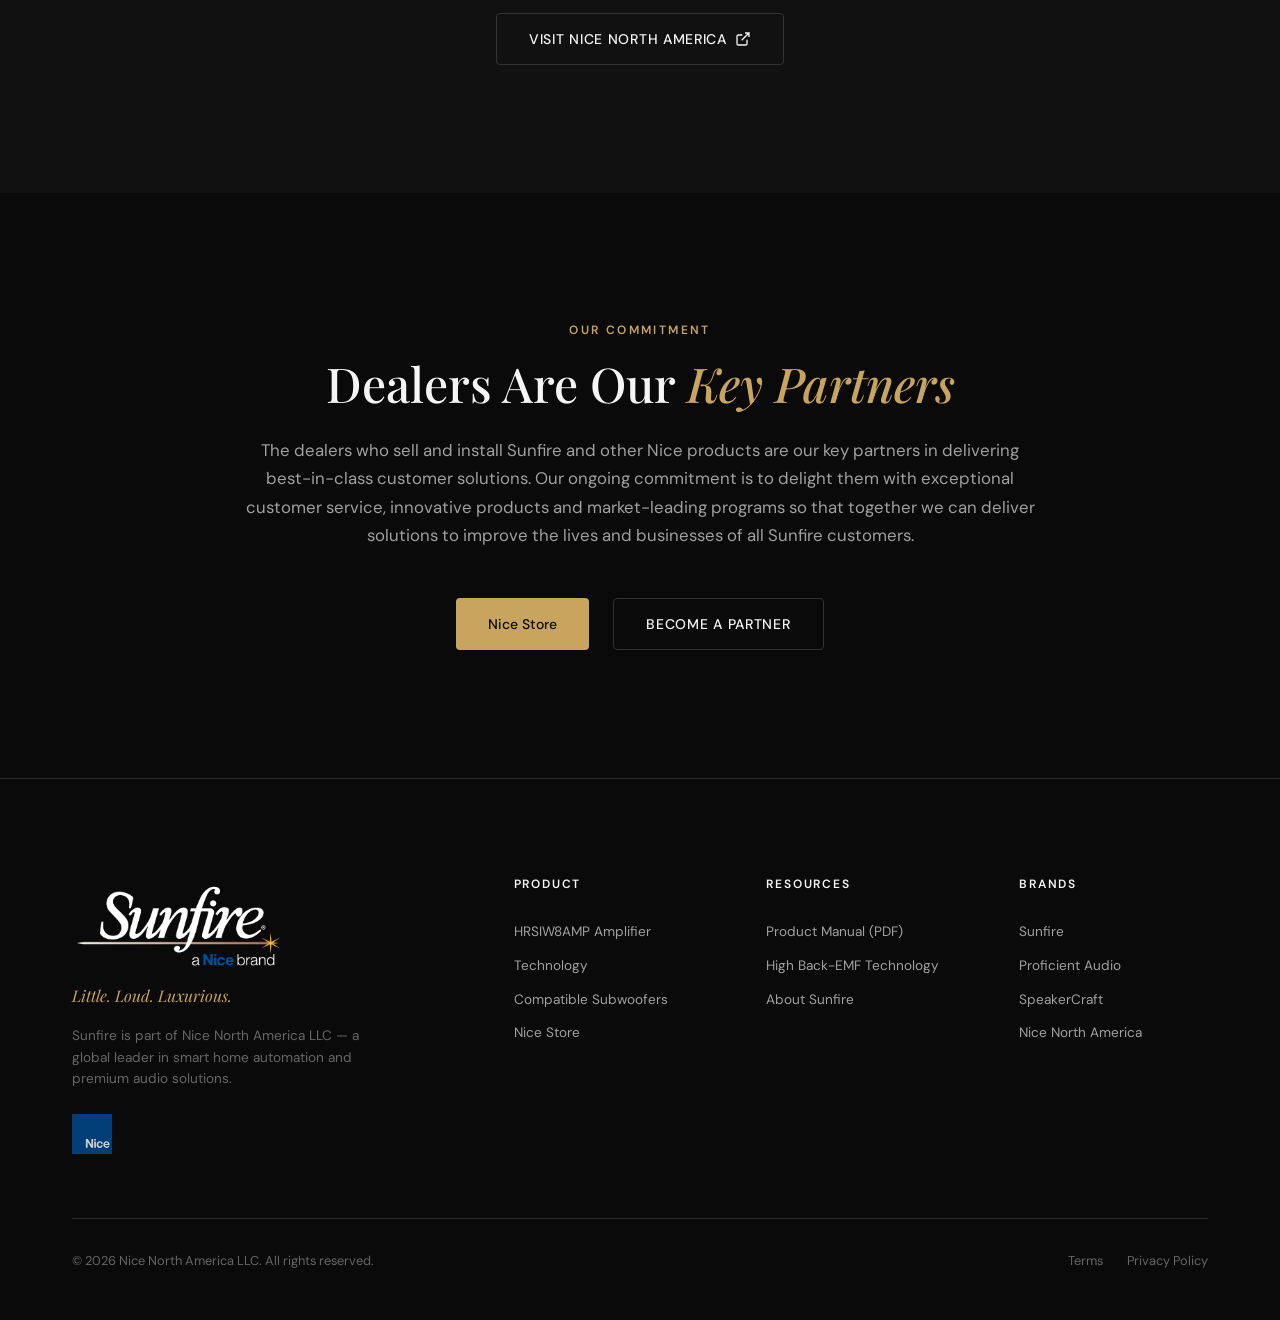
==== commit c4c0ea9e: "Add btn-nice-store class to override uppercase text-transform on Nice Store button" ====
--- a/about.html
+++ b/about.html
@@ -171,7 +171,7 @@
                     solutions to improve the lives and businesses of all Sunfire customers.
                 </p>
                 <div class="about-dealers-actions">
-                    <a href="https://store.niceforyou.com" target="_blank" rel="noopener" class="btn btn-primary">Nice Store</a>
+                    <a href="https://store.niceforyou.com" target="_blank" rel="noopener" class="btn btn-primary btn-nice-store">Nice Store</a>
                     <a href="https://www.niceforyou.com/na/for-partners" target="_blank" rel="noopener" class="btn btn-outline">Become a Partner</a>
                 </div>
             </div>
--- a/css/styles.css
+++ b/css/styles.css
@@ -147,6 +147,11 @@
     border: none;
 }
 
+.btn-nice-store {
+    text-transform: none !important;
+    letter-spacing: 0 !important;
+}
+
 .btn-primary {
     background-color: var(--color-accent);
     color: var(--color-bg);
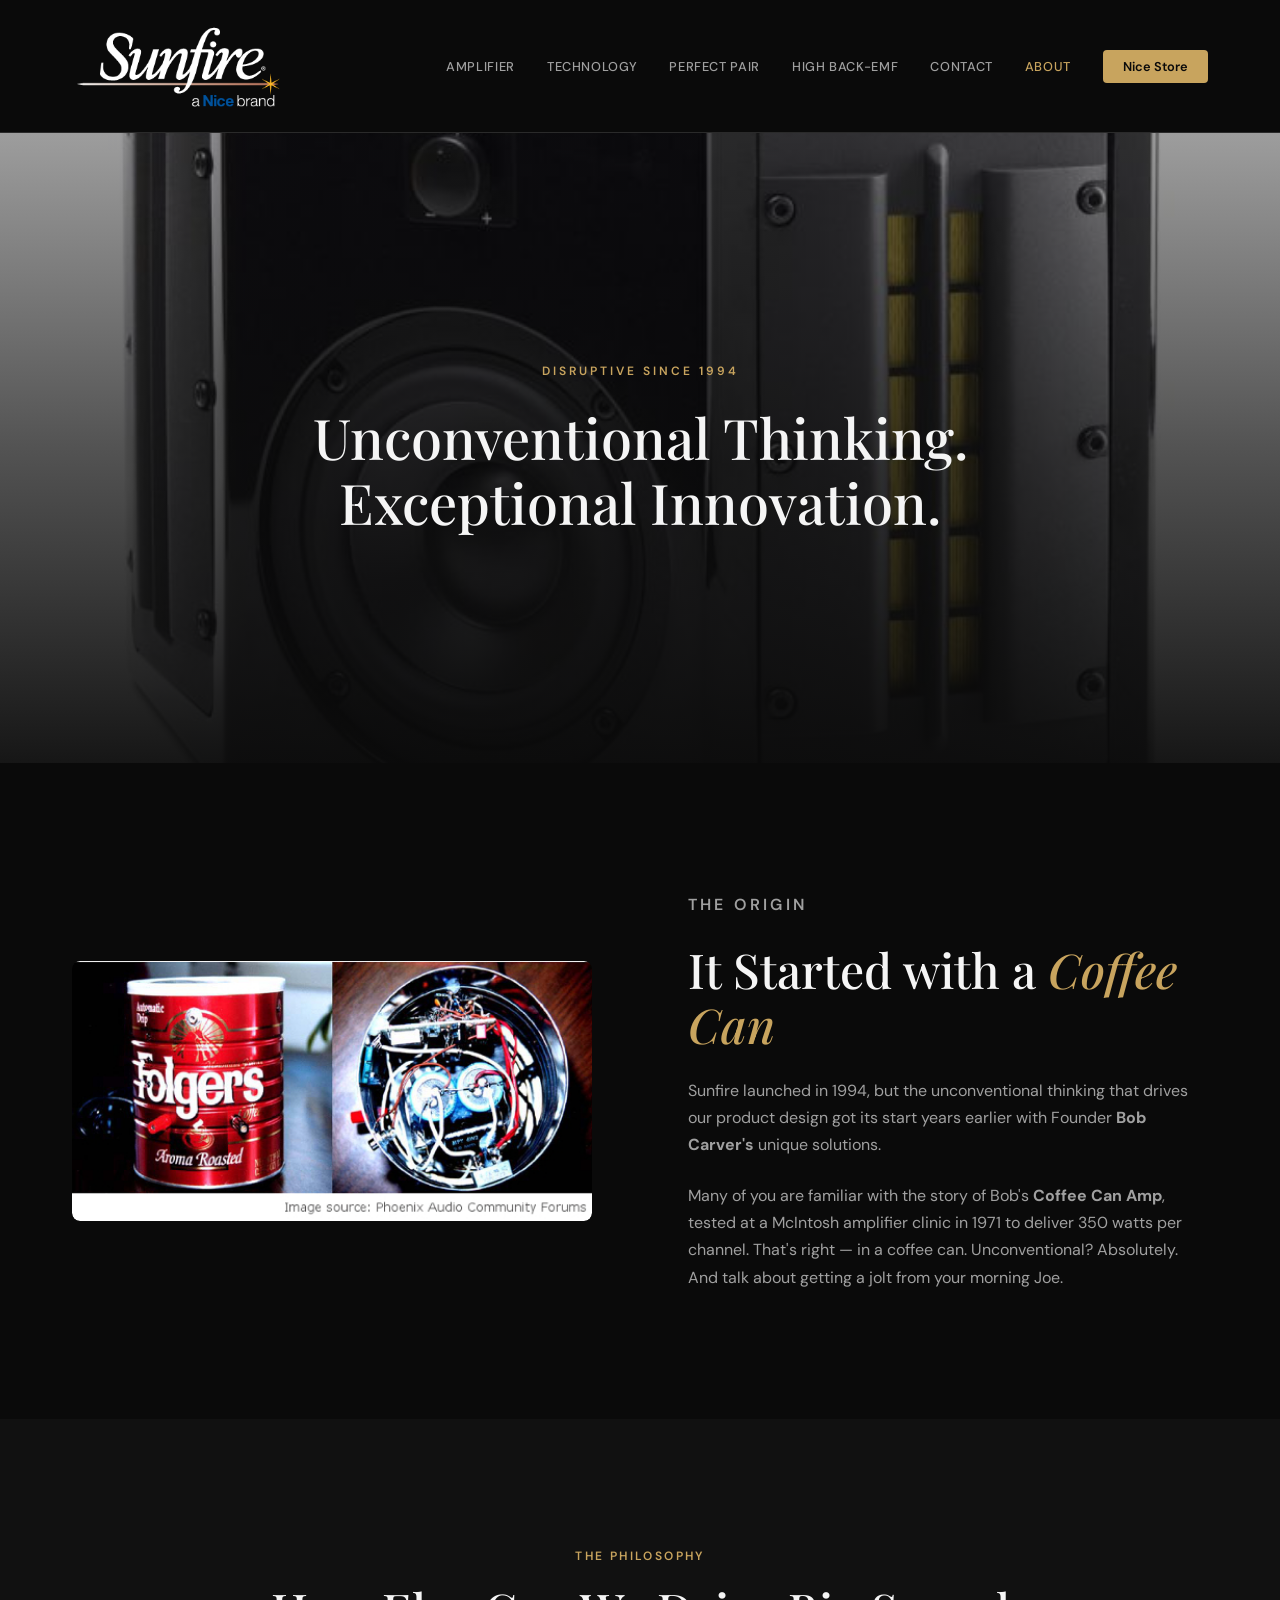
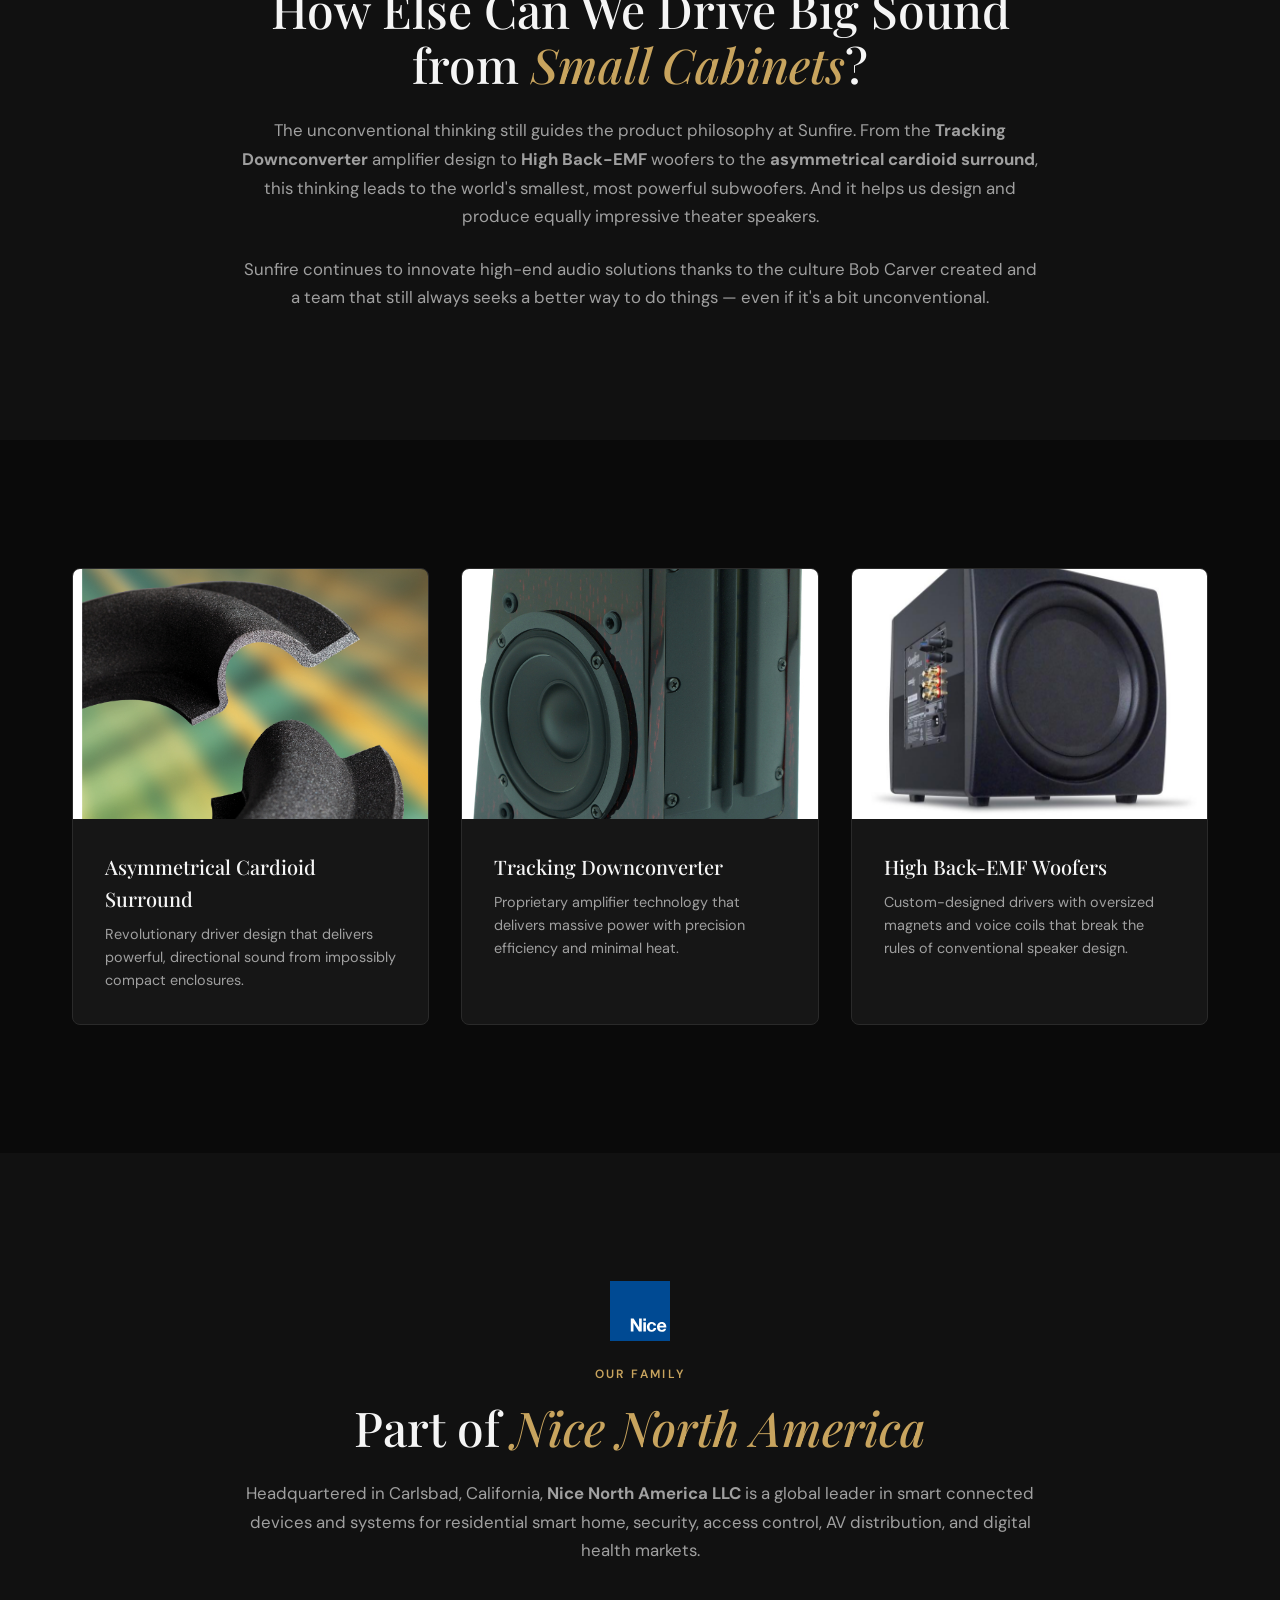
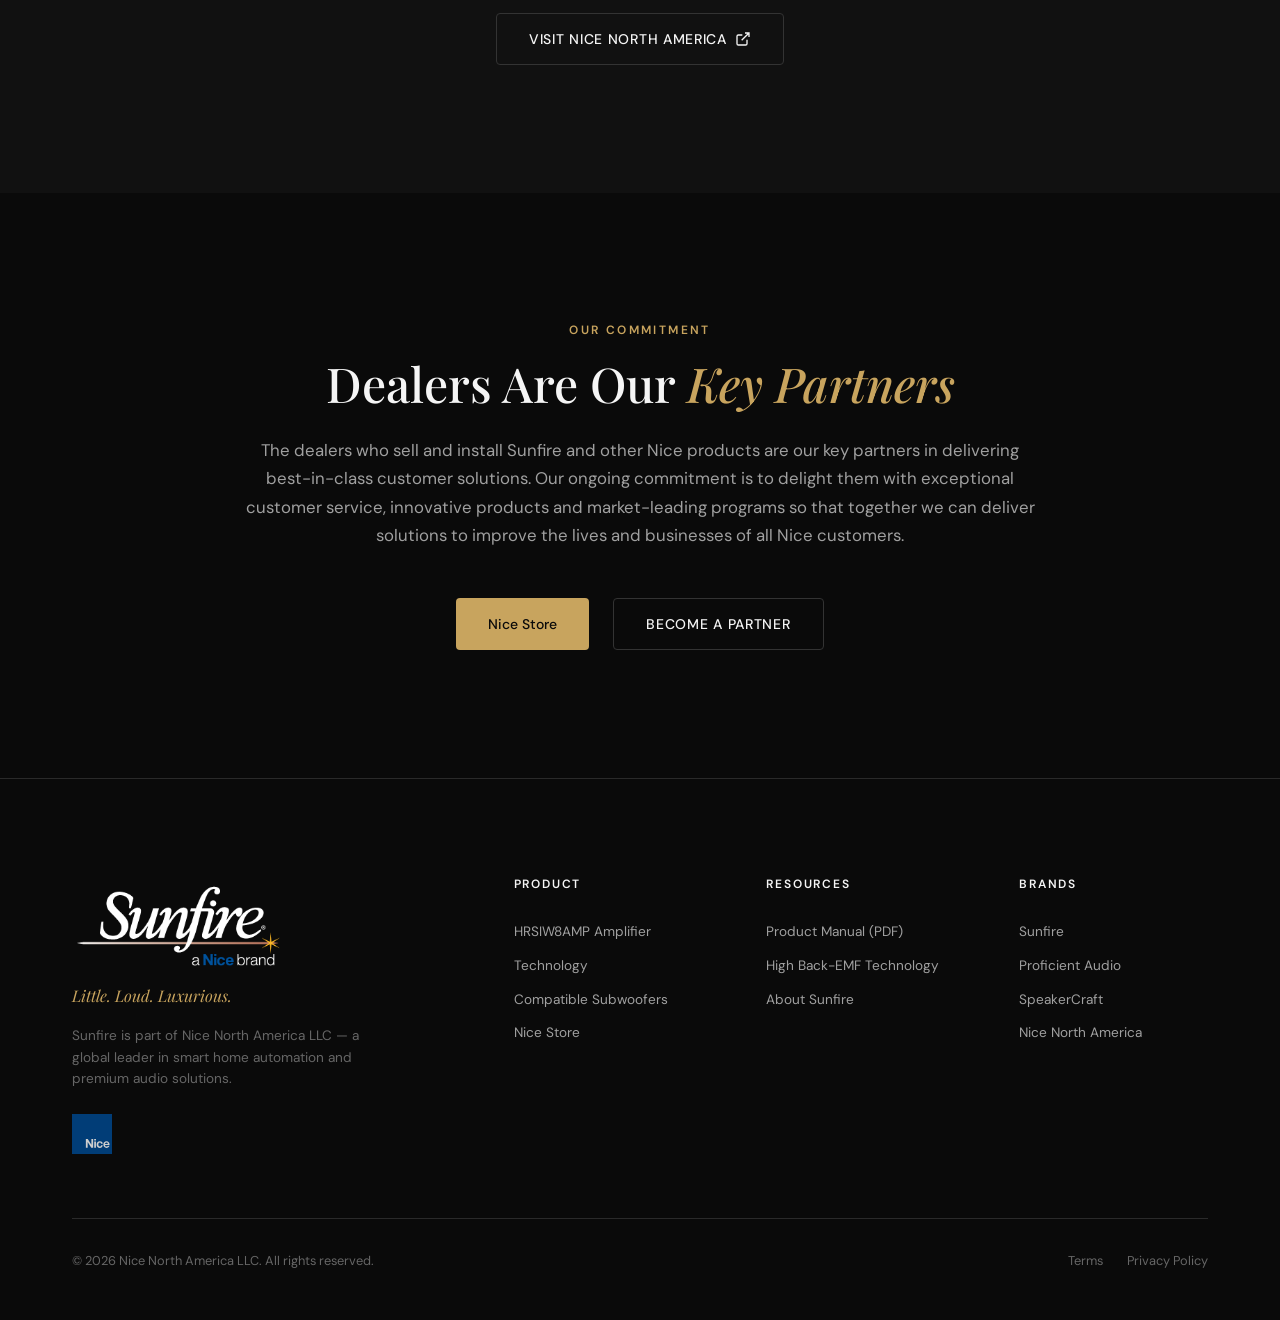
==== commit aab39d39: "Update footer About Sunfire link to local about.html, change Sunfire customers to Nice customers" ====
--- a/about.html
+++ b/about.html
@@ -168,7 +168,7 @@
                     The dealers who sell and install Sunfire and other Nice products are our key partners in delivering 
                     best-in-class customer solutions. Our ongoing commitment is to delight them with exceptional 
                     customer service, innovative products and market-leading programs so that together we can deliver 
-                    solutions to improve the lives and businesses of all Sunfire customers.
+                    solutions to improve the lives and businesses of all Nice customers.
                 </p>
                 <div class="about-dealers-actions">
                     <a href="https://store.niceforyou.com" target="_blank" rel="noopener" class="btn btn-primary btn-nice-store">Nice Store</a>
